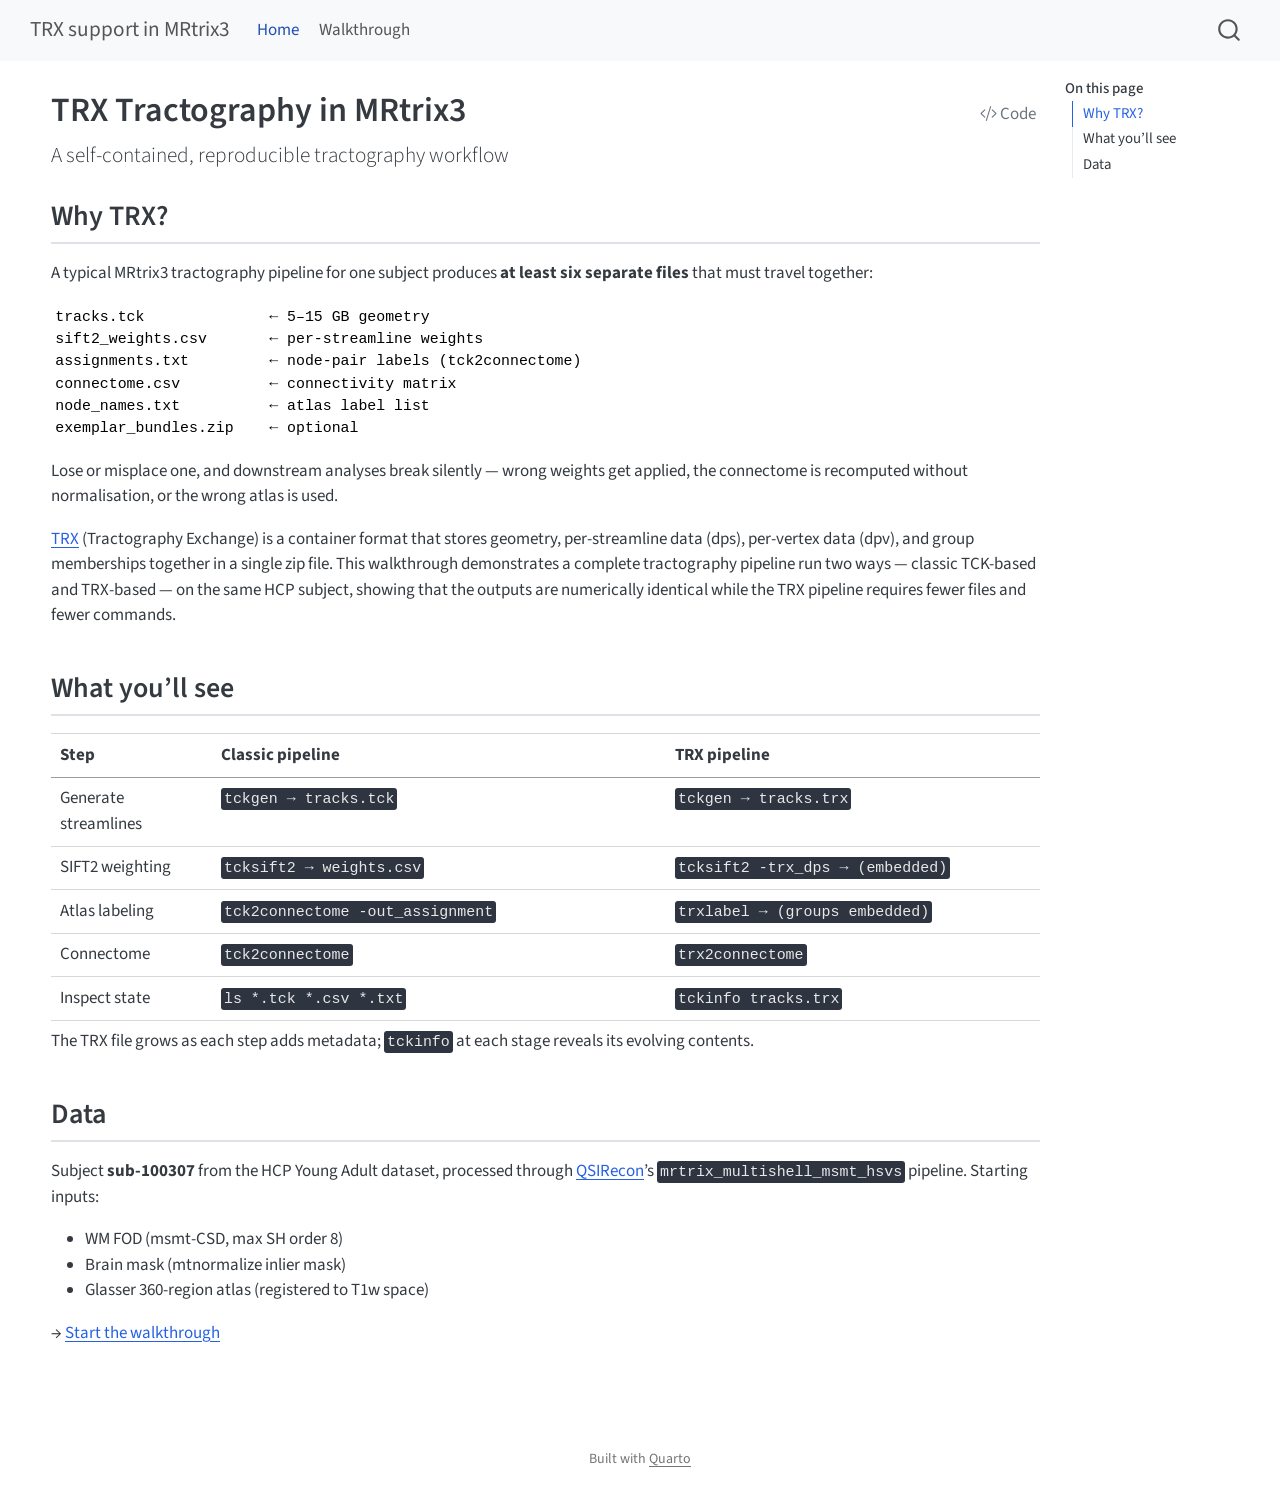
==== index.html @ d5ca474d "Built site for gh-pages" ====
<!DOCTYPE html>
<html xmlns="http://www.w3.org/1999/xhtml" lang="en" xml:lang="en"><head>

<meta charset="utf-8">
<meta name="generator" content="quarto-1.8.27">

<meta name="viewport" content="width=device-width, initial-scale=1.0, user-scalable=yes">


<title>TRX Tractography in MRtrix3 – TRX support in MRtrix3</title>
<style>
code{white-space: pre-wrap;}
span.smallcaps{font-variant: small-caps;}
div.columns{display: flex; gap: min(4vw, 1.5em);}
div.column{flex: auto; overflow-x: auto;}
div.hanging-indent{margin-left: 1.5em; text-indent: -1.5em;}
ul.task-list{list-style: none;}
ul.task-list li input[type="checkbox"] {
  width: 0.8em;
  margin: 0 0.8em 0.2em -1em; /* quarto-specific, see https://github.com/quarto-dev/quarto-cli/issues/4556 */ 
  vertical-align: middle;
}
/* CSS for syntax highlighting */
html { -webkit-text-size-adjust: 100%; }
pre > code.sourceCode { white-space: pre; position: relative; }
pre > code.sourceCode > span { display: inline-block; line-height: 1.25; }
pre > code.sourceCode > span:empty { height: 1.2em; }
.sourceCode { overflow: visible; }
code.sourceCode > span { color: inherit; text-decoration: inherit; }
div.sourceCode { margin: 1em 0; }
pre.sourceCode { margin: 0; }
@media screen {
div.sourceCode { overflow: auto; }
}
@media print {
pre > code.sourceCode { white-space: pre-wrap; }
pre > code.sourceCode > span { text-indent: -5em; padding-left: 5em; }
}
pre.numberSource code
  { counter-reset: source-line 0; }
pre.numberSource code > span
  { position: relative; left: -4em; counter-increment: source-line; }
pre.numberSource code > span > a:first-child::before
  { content: counter(source-line);
    position: relative; left: -1em; text-align: right; vertical-align: baseline;
    border: none; display: inline-block;
    -webkit-touch-callout: none; -webkit-user-select: none;
    -khtml-user-select: none; -moz-user-select: none;
    -ms-user-select: none; user-select: none;
    padding: 0 4px; width: 4em;
  }
pre.numberSource { margin-left: 3em;  padding-left: 4px; }
div.sourceCode
  {   }
@media screen {
pre > code.sourceCode > span > a:first-child::before { text-decoration: underline; }
}
</style>


<script src="site_libs/quarto-nav/quarto-nav.js"></script>
<script src="site_libs/quarto-nav/headroom.min.js"></script>
<script src="site_libs/clipboard/clipboard.min.js"></script>
<script src="site_libs/quarto-search/autocomplete.umd.js"></script>
<script src="site_libs/quarto-search/fuse.min.js"></script>
<script src="site_libs/quarto-search/quarto-search.js"></script>
<meta name="quarto:offset" content="./">
<script src="site_libs/quarto-html/quarto.js" type="module"></script>
<script src="site_libs/quarto-html/tabsets/tabsets.js" type="module"></script>
<script src="site_libs/quarto-html/axe/axe-check.js" type="module"></script>
<script src="site_libs/quarto-html/popper.min.js"></script>
<script src="site_libs/quarto-html/tippy.umd.min.js"></script>
<script src="site_libs/quarto-html/anchor.min.js"></script>
<link href="site_libs/quarto-html/tippy.css" rel="stylesheet">
<link href="site_libs/quarto-html/quarto-syntax-highlighting-9e15f8fb9e1f2f288bfbe28f6ca11029.css" rel="stylesheet" id="quarto-text-highlighting-styles">
<script src="site_libs/bootstrap/bootstrap.min.js"></script>
<link href="site_libs/bootstrap/bootstrap-icons.css" rel="stylesheet">
<link href="site_libs/bootstrap/bootstrap-72114ad2bd1752a9d77d1aa982438b96.min.css" rel="stylesheet" append-hash="true" id="quarto-bootstrap" data-mode="light">
<script id="quarto-search-options" type="application/json">{
  "location": "navbar",
  "copy-button": false,
  "collapse-after": 3,
  "panel-placement": "end",
  "type": "overlay",
  "limit": 50,
  "keyboard-shortcut": [
    "f",
    "/",
    "s"
  ],
  "show-item-context": false,
  "language": {
    "search-no-results-text": "No results",
    "search-matching-documents-text": "matching documents",
    "search-copy-link-title": "Copy link to search",
    "search-hide-matches-text": "Hide additional matches",
    "search-more-match-text": "more match in this document",
    "search-more-matches-text": "more matches in this document",
    "search-clear-button-title": "Clear",
    "search-text-placeholder": "",
    "search-detached-cancel-button-title": "Cancel",
    "search-submit-button-title": "Submit",
    "search-label": "Search"
  }
}</script>
<style>html{ scroll-behavior: smooth; }</style>


<link rel="stylesheet" href="styles.css">
</head>

<body class="nav-fixed quarto-light">

<div id="quarto-search-results"></div>
  <header id="quarto-header" class="headroom fixed-top">
    <nav class="navbar navbar-expand-lg " data-bs-theme="dark">
      <div class="navbar-container container-fluid">
      <div class="navbar-brand-container mx-auto">
    <a class="navbar-brand" href="./index.html">
    <span class="navbar-title">TRX support in MRtrix3</span>
    </a>
  </div>
            <div id="quarto-search" class="" title="Search"></div>
          <button class="navbar-toggler" type="button" data-bs-toggle="collapse" data-bs-target="#navbarCollapse" aria-controls="navbarCollapse" role="menu" aria-expanded="false" aria-label="Toggle navigation" onclick="if (window.quartoToggleHeadroom) { window.quartoToggleHeadroom(); }">
  <span class="navbar-toggler-icon"></span>
</button>
          <div class="collapse navbar-collapse" id="navbarCollapse">
            <ul class="navbar-nav navbar-nav-scroll me-auto">
  <li class="nav-item">
    <a class="nav-link active" href="./index.html" aria-current="page"> 
<span class="menu-text">Home</span></a>
  </li>  
  <li class="nav-item">
    <a class="nav-link" href="./walkthrough.html"> 
<span class="menu-text">Walkthrough</span></a>
  </li>  
</ul>
          </div> <!-- /navcollapse -->
            <div class="quarto-navbar-tools">
</div>
      </div> <!-- /container-fluid -->
    </nav>
</header>
<!-- content -->
<div id="quarto-content" class="quarto-container page-columns page-rows-contents page-layout-article page-navbar">
<!-- sidebar -->
<!-- margin-sidebar -->
    <div id="quarto-margin-sidebar" class="sidebar margin-sidebar">
        <nav id="TOC" role="doc-toc" class="toc-active">
    <h2 id="toc-title">On this page</h2>
   
  <ul>
  <li><a href="#why-trx" id="toc-why-trx" class="nav-link active" data-scroll-target="#why-trx">Why TRX?</a></li>
  <li><a href="#what-youll-see" id="toc-what-youll-see" class="nav-link" data-scroll-target="#what-youll-see">What you’ll see</a></li>
  <li><a href="#data" id="toc-data" class="nav-link" data-scroll-target="#data">Data</a></li>
  </ul>
</nav>
    </div>
<!-- main -->
<main class="content" id="quarto-document-content">

<header id="title-block-header" class="quarto-title-block default">
<div class="quarto-title">
<div class="quarto-title-block"><div><h1 class="title">TRX Tractography in MRtrix3</h1><button type="button" class="btn code-tools-button" id="quarto-code-tools-source"><i class="bi"></i> Code</button></div></div>
<p class="subtitle lead">A self-contained, reproducible tractography workflow</p>
</div>



<div class="quarto-title-meta">

    
  
    
  </div>
  


</header>


<section id="why-trx" class="level2">
<h2 class="anchored" data-anchor-id="why-trx">Why TRX?</h2>
<p>A typical MRtrix3 tractography pipeline for one subject produces <strong>at least six separate files</strong> that must travel together:</p>
<pre><code>tracks.tck              ← 5–15 GB geometry
sift2_weights.csv       ← per-streamline weights
assignments.txt         ← node-pair labels (tck2connectome)
connectome.csv          ← connectivity matrix
node_names.txt          ← atlas label list
exemplar_bundles.zip    ← optional</code></pre>
<p>Lose or misplace one, and downstream analyses break silently — wrong weights get applied, the connectome is recomputed without normalisation, or the wrong atlas is used.</p>
<p><strong><a href="https://github.com/tee-ar-ex/trx-spec">TRX</a></strong> (Tractography Exchange) is a container format that stores geometry, per-streamline data (dps), per-vertex data (dpv), and group memberships together in a single zip file. This walkthrough demonstrates a complete tractography pipeline run two ways — classic TCK-based and TRX-based — on the same HCP subject, showing that the outputs are numerically identical while the TRX pipeline requires fewer files and fewer commands.</p>
</section>
<section id="what-youll-see" class="level2">
<h2 class="anchored" data-anchor-id="what-youll-see">What you’ll see</h2>
<table class="caption-top table">
<colgroup>
<col style="width: 16%">
<col style="width: 45%">
<col style="width: 37%">
</colgroup>
<thead>
<tr class="header">
<th>Step</th>
<th>Classic pipeline</th>
<th>TRX pipeline</th>
</tr>
</thead>
<tbody>
<tr class="odd">
<td>Generate streamlines</td>
<td><code>tckgen → tracks.tck</code></td>
<td><code>tckgen → tracks.trx</code></td>
</tr>
<tr class="even">
<td>SIFT2 weighting</td>
<td><code>tcksift2 → weights.csv</code></td>
<td><code>tcksift2 -trx_dps → (embedded)</code></td>
</tr>
<tr class="odd">
<td>Atlas labeling</td>
<td><code>tck2connectome -out_assignment</code></td>
<td><code>trxlabel → (groups embedded)</code></td>
</tr>
<tr class="even">
<td>Connectome</td>
<td><code>tck2connectome</code></td>
<td><code>trx2connectome</code></td>
</tr>
<tr class="odd">
<td>Inspect state</td>
<td><code>ls *.tck *.csv *.txt</code></td>
<td><code>tckinfo tracks.trx</code></td>
</tr>
</tbody>
</table>
<p>The TRX file grows as each step adds metadata; <code>tckinfo</code> at each stage reveals its evolving contents.</p>
</section>
<section id="data" class="level2">
<h2 class="anchored" data-anchor-id="data">Data</h2>
<p>Subject <strong>sub-100307</strong> from the HCP Young Adult dataset, processed through <a href="https://qsirecon.readthedocs.io">QSIRecon</a>’s <code>mrtrix_multishell_msmt_hsvs</code> pipeline. Starting inputs:</p>
<ul>
<li>WM FOD (msmt-CSD, max SH order 8)</li>
<li>Brain mask (mtnormalize inlier mask)</li>
<li>Glasser 360-region atlas (registered to T1w space)</li>
</ul>
<p>→ <a href="./walkthrough.html">Start the walkthrough</a></p>


<!-- -->

</section>

</main> <!-- /main -->
<script id="quarto-html-after-body" type="application/javascript">
  window.document.addEventListener("DOMContentLoaded", function (event) {
    const icon = "";
    const anchorJS = new window.AnchorJS();
    anchorJS.options = {
      placement: 'right',
      icon: icon
    };
    anchorJS.add('.anchored');
    const isCodeAnnotation = (el) => {
      for (const clz of el.classList) {
        if (clz.startsWith('code-annotation-')) {                     
          return true;
        }
      }
      return false;
    }
    const onCopySuccess = function(e) {
      // button target
      const button = e.trigger;
      // don't keep focus
      button.blur();
      // flash "checked"
      button.classList.add('code-copy-button-checked');
      var currentTitle = button.getAttribute("title");
      button.setAttribute("title", "Copied!");
      let tooltip;
      if (window.bootstrap) {
        button.setAttribute("data-bs-toggle", "tooltip");
        button.setAttribute("data-bs-placement", "left");
        button.setAttribute("data-bs-title", "Copied!");
        tooltip = new bootstrap.Tooltip(button, 
          { trigger: "manual", 
            customClass: "code-copy-button-tooltip",
            offset: [0, -8]});
        tooltip.show();    
      }
      setTimeout(function() {
        if (tooltip) {
          tooltip.hide();
          button.removeAttribute("data-bs-title");
          button.removeAttribute("data-bs-toggle");
          button.removeAttribute("data-bs-placement");
        }
        button.setAttribute("title", currentTitle);
        button.classList.remove('code-copy-button-checked');
      }, 1000);
      // clear code selection
      e.clearSelection();
    }
    const getTextToCopy = function(trigger) {
      const outerScaffold = trigger.parentElement.cloneNode(true);
      const codeEl = outerScaffold.querySelector('code');
      for (const childEl of codeEl.children) {
        if (isCodeAnnotation(childEl)) {
          childEl.remove();
        }
      }
      return codeEl.innerText;
    }
    const clipboard = new window.ClipboardJS('.code-copy-button:not([data-in-quarto-modal])', {
      text: getTextToCopy
    });
    clipboard.on('success', onCopySuccess);
    if (window.document.getElementById('quarto-embedded-source-code-modal')) {
      const clipboardModal = new window.ClipboardJS('.code-copy-button[data-in-quarto-modal]', {
        text: getTextToCopy,
        container: window.document.getElementById('quarto-embedded-source-code-modal')
      });
      clipboardModal.on('success', onCopySuccess);
    }
    const viewSource = window.document.getElementById('quarto-view-source') ||
                       window.document.getElementById('quarto-code-tools-source');
    if (viewSource) {
      const sourceUrl = viewSource.getAttribute("data-quarto-source-url");
      viewSource.addEventListener("click", function(e) {
        if (sourceUrl) {
          // rstudio viewer pane
          if (/\bcapabilities=\b/.test(window.location)) {
            window.open(sourceUrl);
          } else {
            window.location.href = sourceUrl;
          }
        } else {
          const modal = new bootstrap.Modal(document.getElementById('quarto-embedded-source-code-modal'));
          modal.show();
        }
        return false;
      });
    }
    function toggleCodeHandler(show) {
      return function(e) {
        const detailsSrc = window.document.querySelectorAll(".cell > details > .sourceCode");
        for (let i=0; i<detailsSrc.length; i++) {
          const details = detailsSrc[i].parentElement;
          if (show) {
            details.open = true;
          } else {
            details.removeAttribute("open");
          }
        }
        const cellCodeDivs = window.document.querySelectorAll(".cell > .sourceCode");
        const fromCls = show ? "hidden" : "unhidden";
        const toCls = show ? "unhidden" : "hidden";
        for (let i=0; i<cellCodeDivs.length; i++) {
          const codeDiv = cellCodeDivs[i];
          if (codeDiv.classList.contains(fromCls)) {
            codeDiv.classList.remove(fromCls);
            codeDiv.classList.add(toCls);
          } 
        }
        return false;
      }
    }
    const hideAllCode = window.document.getElementById("quarto-hide-all-code");
    if (hideAllCode) {
      hideAllCode.addEventListener("click", toggleCodeHandler(false));
    }
    const showAllCode = window.document.getElementById("quarto-show-all-code");
    if (showAllCode) {
      showAllCode.addEventListener("click", toggleCodeHandler(true));
    }
      var localhostRegex = new RegExp(/^(?:http|https):\/\/localhost\:?[0-9]*\//);
      var mailtoRegex = new RegExp(/^mailto:/);
        var filterRegex = new RegExp("https:\/\/PennLINC\.github\.io\/mrtrix-trx-integration\/");
      var isInternal = (href) => {
          return filterRegex.test(href) || localhostRegex.test(href) || mailtoRegex.test(href);
      }
      // Inspect non-navigation links and adorn them if external
     var links = window.document.querySelectorAll('a[href]:not(.nav-link):not(.navbar-brand):not(.toc-action):not(.sidebar-link):not(.sidebar-item-toggle):not(.pagination-link):not(.no-external):not([aria-hidden]):not(.dropdown-item):not(.quarto-navigation-tool):not(.about-link)');
      for (var i=0; i<links.length; i++) {
        const link = links[i];
        if (!isInternal(link.href)) {
          // undo the damage that might have been done by quarto-nav.js in the case of
          // links that we want to consider external
          if (link.dataset.originalHref !== undefined) {
            link.href = link.dataset.originalHref;
          }
        }
      }
    function tippyHover(el, contentFn, onTriggerFn, onUntriggerFn) {
      const config = {
        allowHTML: true,
        maxWidth: 500,
        delay: 100,
        arrow: false,
        appendTo: function(el) {
            return el.parentElement;
        },
        interactive: true,
        interactiveBorder: 10,
        theme: 'quarto',
        placement: 'bottom-start',
      };
      if (contentFn) {
        config.content = contentFn;
      }
      if (onTriggerFn) {
        config.onTrigger = onTriggerFn;
      }
      if (onUntriggerFn) {
        config.onUntrigger = onUntriggerFn;
      }
      window.tippy(el, config); 
    }
    const noterefs = window.document.querySelectorAll('a[role="doc-noteref"]');
    for (var i=0; i<noterefs.length; i++) {
      const ref = noterefs[i];
      tippyHover(ref, function() {
        // use id or data attribute instead here
        let href = ref.getAttribute('data-footnote-href') || ref.getAttribute('href');
        try { href = new URL(href).hash; } catch {}
        const id = href.replace(/^#\/?/, "");
        const note = window.document.getElementById(id);
        if (note) {
          return note.innerHTML;
        } else {
          return "";
        }
      });
    }
    const xrefs = window.document.querySelectorAll('a.quarto-xref');
    const processXRef = (id, note) => {
      // Strip column container classes
      const stripColumnClz = (el) => {
        el.classList.remove("page-full", "page-columns");
        if (el.children) {
          for (const child of el.children) {
            stripColumnClz(child);
          }
        }
      }
      stripColumnClz(note)
      if (id === null || id.startsWith('sec-')) {
        // Special case sections, only their first couple elements
        const container = document.createElement("div");
        if (note.children && note.children.length > 2) {
          container.appendChild(note.children[0].cloneNode(true));
          for (let i = 1; i < note.children.length; i++) {
            const child = note.children[i];
            if (child.tagName === "P" && child.innerText === "") {
              continue;
            } else {
              container.appendChild(child.cloneNode(true));
              break;
            }
          }
          if (window.Quarto?.typesetMath) {
            window.Quarto.typesetMath(container);
          }
          return container.innerHTML
        } else {
          if (window.Quarto?.typesetMath) {
            window.Quarto.typesetMath(note);
          }
          return note.innerHTML;
        }
      } else {
        // Remove any anchor links if they are present
        const anchorLink = note.querySelector('a.anchorjs-link');
        if (anchorLink) {
          anchorLink.remove();
        }
        if (window.Quarto?.typesetMath) {
          window.Quarto.typesetMath(note);
        }
        if (note.classList.contains("callout")) {
          return note.outerHTML;
        } else {
          return note.innerHTML;
        }
      }
    }
    for (var i=0; i<xrefs.length; i++) {
      const xref = xrefs[i];
      tippyHover(xref, undefined, function(instance) {
        instance.disable();
        let url = xref.getAttribute('href');
        let hash = undefined; 
        if (url.startsWith('#')) {
          hash = url;
        } else {
          try { hash = new URL(url).hash; } catch {}
        }
        if (hash) {
          const id = hash.replace(/^#\/?/, "");
          const note = window.document.getElementById(id);
          if (note !== null) {
            try {
              const html = processXRef(id, note.cloneNode(true));
              instance.setContent(html);
            } finally {
              instance.enable();
              instance.show();
            }
          } else {
            // See if we can fetch this
            fetch(url.split('#')[0])
            .then(res => res.text())
            .then(html => {
              const parser = new DOMParser();
              const htmlDoc = parser.parseFromString(html, "text/html");
              const note = htmlDoc.getElementById(id);
              if (note !== null) {
                const html = processXRef(id, note);
                instance.setContent(html);
              } 
            }).finally(() => {
              instance.enable();
              instance.show();
            });
          }
        } else {
          // See if we can fetch a full url (with no hash to target)
          // This is a special case and we should probably do some content thinning / targeting
          fetch(url)
          .then(res => res.text())
          .then(html => {
            const parser = new DOMParser();
            const htmlDoc = parser.parseFromString(html, "text/html");
            const note = htmlDoc.querySelector('main.content');
            if (note !== null) {
              // This should only happen for chapter cross references
              // (since there is no id in the URL)
              // remove the first header
              if (note.children.length > 0 && note.children[0].tagName === "HEADER") {
                note.children[0].remove();
              }
              const html = processXRef(null, note);
              instance.setContent(html);
            } 
          }).finally(() => {
            instance.enable();
            instance.show();
          });
        }
      }, function(instance) {
      });
    }
        let selectedAnnoteEl;
        const selectorForAnnotation = ( cell, annotation) => {
          let cellAttr = 'data-code-cell="' + cell + '"';
          let lineAttr = 'data-code-annotation="' +  annotation + '"';
          const selector = 'span[' + cellAttr + '][' + lineAttr + ']';
          return selector;
        }
        const selectCodeLines = (annoteEl) => {
          const doc = window.document;
          const targetCell = annoteEl.getAttribute("data-target-cell");
          const targetAnnotation = annoteEl.getAttribute("data-target-annotation");
          const annoteSpan = window.document.querySelector(selectorForAnnotation(targetCell, targetAnnotation));
          const lines = annoteSpan.getAttribute("data-code-lines").split(",");
          const lineIds = lines.map((line) => {
            return targetCell + "-" + line;
          })
          let top = null;
          let height = null;
          let parent = null;
          if (lineIds.length > 0) {
              //compute the position of the single el (top and bottom and make a div)
              const el = window.document.getElementById(lineIds[0]);
              top = el.offsetTop;
              height = el.offsetHeight;
              parent = el.parentElement.parentElement;
            if (lineIds.length > 1) {
              const lastEl = window.document.getElementById(lineIds[lineIds.length - 1]);
              const bottom = lastEl.offsetTop + lastEl.offsetHeight;
              height = bottom - top;
            }
            if (top !== null && height !== null && parent !== null) {
              // cook up a div (if necessary) and position it 
              let div = window.document.getElementById("code-annotation-line-highlight");
              if (div === null) {
                div = window.document.createElement("div");
                div.setAttribute("id", "code-annotation-line-highlight");
                div.style.position = 'absolute';
                parent.appendChild(div);
              }
              div.style.top = top - 2 + "px";
              div.style.height = height + 4 + "px";
              div.style.left = 0;
              let gutterDiv = window.document.getElementById("code-annotation-line-highlight-gutter");
              if (gutterDiv === null) {
                gutterDiv = window.document.createElement("div");
                gutterDiv.setAttribute("id", "code-annotation-line-highlight-gutter");
                gutterDiv.style.position = 'absolute';
                const codeCell = window.document.getElementById(targetCell);
                const gutter = codeCell.querySelector('.code-annotation-gutter');
                gutter.appendChild(gutterDiv);
              }
              gutterDiv.style.top = top - 2 + "px";
              gutterDiv.style.height = height + 4 + "px";
            }
            selectedAnnoteEl = annoteEl;
          }
        };
        const unselectCodeLines = () => {
          const elementsIds = ["code-annotation-line-highlight", "code-annotation-line-highlight-gutter"];
          elementsIds.forEach((elId) => {
            const div = window.document.getElementById(elId);
            if (div) {
              div.remove();
            }
          });
          selectedAnnoteEl = undefined;
        };
          // Handle positioning of the toggle
      window.addEventListener(
        "resize",
        throttle(() => {
          elRect = undefined;
          if (selectedAnnoteEl) {
            selectCodeLines(selectedAnnoteEl);
          }
        }, 10)
      );
      function throttle(fn, ms) {
      let throttle = false;
      let timer;
        return (...args) => {
          if(!throttle) { // first call gets through
              fn.apply(this, args);
              throttle = true;
          } else { // all the others get throttled
              if(timer) clearTimeout(timer); // cancel #2
              timer = setTimeout(() => {
                fn.apply(this, args);
                timer = throttle = false;
              }, ms);
          }
        };
      }
        // Attach click handler to the DT
        const annoteDls = window.document.querySelectorAll('dt[data-target-cell]');
        for (const annoteDlNode of annoteDls) {
          annoteDlNode.addEventListener('click', (event) => {
            const clickedEl = event.target;
            if (clickedEl !== selectedAnnoteEl) {
              unselectCodeLines();
              const activeEl = window.document.querySelector('dt[data-target-cell].code-annotation-active');
              if (activeEl) {
                activeEl.classList.remove('code-annotation-active');
              }
              selectCodeLines(clickedEl);
              clickedEl.classList.add('code-annotation-active');
            } else {
              // Unselect the line
              unselectCodeLines();
              clickedEl.classList.remove('code-annotation-active');
            }
          });
        }
    const findCites = (el) => {
      const parentEl = el.parentElement;
      if (parentEl) {
        const cites = parentEl.dataset.cites;
        if (cites) {
          return {
            el,
            cites: cites.split(' ')
          };
        } else {
          return findCites(el.parentElement)
        }
      } else {
        return undefined;
      }
    };
    var bibliorefs = window.document.querySelectorAll('a[role="doc-biblioref"]');
    for (var i=0; i<bibliorefs.length; i++) {
      const ref = bibliorefs[i];
      const citeInfo = findCites(ref);
      if (citeInfo) {
        tippyHover(citeInfo.el, function() {
          var popup = window.document.createElement('div');
          citeInfo.cites.forEach(function(cite) {
            var citeDiv = window.document.createElement('div');
            citeDiv.classList.add('hanging-indent');
            citeDiv.classList.add('csl-entry');
            var biblioDiv = window.document.getElementById('ref-' + cite);
            if (biblioDiv) {
              citeDiv.innerHTML = biblioDiv.innerHTML;
            }
            popup.appendChild(citeDiv);
          });
          return popup.innerHTML;
        });
      }
    }
  });
  </script><div class="modal fade" id="quarto-embedded-source-code-modal" tabindex="-1" aria-labelledby="quarto-embedded-source-code-modal-label" aria-hidden="true"><div class="modal-dialog modal-dialog-scrollable"><div class="modal-content"><div class="modal-header"><h5 class="modal-title" id="quarto-embedded-source-code-modal-label">Source Code</h5><button class="btn-close" data-bs-dismiss="modal"></button></div><div class="modal-body"><div class="">
<div class="code-copy-outer-scaffold"><div class="sourceCode" id="cb2" data-shortcodes="false"><pre class="sourceCode markdown code-with-copy"><code class="sourceCode markdown"><span id="cb2-1"><a href="#cb2-1" aria-hidden="true" tabindex="-1"></a><span class="co">---</span></span>
<span id="cb2-2"><a href="#cb2-2" aria-hidden="true" tabindex="-1"></a><span class="an">title:</span><span class="co"> "TRX Tractography in MRtrix3"</span></span>
<span id="cb2-3"><a href="#cb2-3" aria-hidden="true" tabindex="-1"></a><span class="an">subtitle:</span><span class="co"> "A self-contained, reproducible tractography workflow"</span></span>
<span id="cb2-4"><a href="#cb2-4" aria-hidden="true" tabindex="-1"></a><span class="co">---</span></span>
<span id="cb2-5"><a href="#cb2-5" aria-hidden="true" tabindex="-1"></a></span>
<span id="cb2-6"><a href="#cb2-6" aria-hidden="true" tabindex="-1"></a><span class="fu">## Why TRX?</span></span>
<span id="cb2-7"><a href="#cb2-7" aria-hidden="true" tabindex="-1"></a></span>
<span id="cb2-8"><a href="#cb2-8" aria-hidden="true" tabindex="-1"></a>A typical MRtrix3 tractography pipeline for one subject produces **at least six separate files** that must travel together:</span>
<span id="cb2-9"><a href="#cb2-9" aria-hidden="true" tabindex="-1"></a></span>
<span id="cb2-10"><a href="#cb2-10" aria-hidden="true" tabindex="-1"></a><span class="in">```</span></span>
<span id="cb2-11"><a href="#cb2-11" aria-hidden="true" tabindex="-1"></a><span class="in">tracks.tck              ← 5–15 GB geometry</span></span>
<span id="cb2-12"><a href="#cb2-12" aria-hidden="true" tabindex="-1"></a><span class="in">sift2_weights.csv       ← per-streamline weights</span></span>
<span id="cb2-13"><a href="#cb2-13" aria-hidden="true" tabindex="-1"></a><span class="in">assignments.txt         ← node-pair labels (tck2connectome)</span></span>
<span id="cb2-14"><a href="#cb2-14" aria-hidden="true" tabindex="-1"></a><span class="in">connectome.csv          ← connectivity matrix</span></span>
<span id="cb2-15"><a href="#cb2-15" aria-hidden="true" tabindex="-1"></a><span class="in">node_names.txt          ← atlas label list</span></span>
<span id="cb2-16"><a href="#cb2-16" aria-hidden="true" tabindex="-1"></a><span class="in">exemplar_bundles.zip    ← optional</span></span>
<span id="cb2-17"><a href="#cb2-17" aria-hidden="true" tabindex="-1"></a><span class="in">```</span></span>
<span id="cb2-18"><a href="#cb2-18" aria-hidden="true" tabindex="-1"></a></span>
<span id="cb2-19"><a href="#cb2-19" aria-hidden="true" tabindex="-1"></a>Lose or misplace one, and downstream analyses break silently — wrong weights get applied, the connectome is recomputed without normalisation, or the wrong atlas is used.</span>
<span id="cb2-20"><a href="#cb2-20" aria-hidden="true" tabindex="-1"></a></span>
<span id="cb2-21"><a href="#cb2-21" aria-hidden="true" tabindex="-1"></a>**[TRX](https://github.com/tee-ar-ex/trx-spec)** (Tractography Exchange) is a container format that stores geometry, per-streamline data (dps), per-vertex data (dpv), and group memberships together in a single zip file.  This walkthrough demonstrates a complete tractography pipeline run two ways — classic TCK-based and TRX-based — on the same HCP subject, showing that the outputs are numerically identical while the TRX pipeline requires fewer files and fewer commands.</span>
<span id="cb2-22"><a href="#cb2-22" aria-hidden="true" tabindex="-1"></a></span>
<span id="cb2-23"><a href="#cb2-23" aria-hidden="true" tabindex="-1"></a><span class="fu">## What you'll see</span></span>
<span id="cb2-24"><a href="#cb2-24" aria-hidden="true" tabindex="-1"></a></span>
<span id="cb2-25"><a href="#cb2-25" aria-hidden="true" tabindex="-1"></a><span class="pp">|</span> Step <span class="pp">|</span> Classic pipeline <span class="pp">|</span> TRX pipeline <span class="pp">|</span></span>
<span id="cb2-26"><a href="#cb2-26" aria-hidden="true" tabindex="-1"></a><span class="pp">|------|-----------------|--------------|</span></span>
<span id="cb2-27"><a href="#cb2-27" aria-hidden="true" tabindex="-1"></a><span class="pp">|</span> Generate streamlines <span class="pp">|</span> <span class="in">`tckgen → tracks.tck`</span> <span class="pp">|</span> <span class="in">`tckgen → tracks.trx`</span> <span class="pp">|</span></span>
<span id="cb2-28"><a href="#cb2-28" aria-hidden="true" tabindex="-1"></a><span class="pp">|</span> SIFT2 weighting <span class="pp">|</span> <span class="in">`tcksift2 → weights.csv`</span> <span class="pp">|</span> <span class="in">`tcksift2 -trx_dps → (embedded)`</span> <span class="pp">|</span></span>
<span id="cb2-29"><a href="#cb2-29" aria-hidden="true" tabindex="-1"></a><span class="pp">|</span> Atlas labeling <span class="pp">|</span> <span class="in">`tck2connectome -out_assignment`</span> <span class="pp">|</span> <span class="in">`trxlabel → (groups embedded)`</span> <span class="pp">|</span></span>
<span id="cb2-30"><a href="#cb2-30" aria-hidden="true" tabindex="-1"></a><span class="pp">|</span> Connectome <span class="pp">|</span> <span class="in">`tck2connectome`</span> <span class="pp">|</span> <span class="in">`trx2connectome`</span> <span class="pp">|</span></span>
<span id="cb2-31"><a href="#cb2-31" aria-hidden="true" tabindex="-1"></a><span class="pp">|</span> Inspect state <span class="pp">|</span> <span class="in">`ls *.tck *.csv *.txt`</span> <span class="pp">|</span> <span class="in">`tckinfo tracks.trx`</span> <span class="pp">|</span></span>
<span id="cb2-32"><a href="#cb2-32" aria-hidden="true" tabindex="-1"></a></span>
<span id="cb2-33"><a href="#cb2-33" aria-hidden="true" tabindex="-1"></a>The TRX file grows as each step adds metadata; <span class="in">`tckinfo`</span> at each stage reveals its evolving contents.</span>
<span id="cb2-34"><a href="#cb2-34" aria-hidden="true" tabindex="-1"></a></span>
<span id="cb2-35"><a href="#cb2-35" aria-hidden="true" tabindex="-1"></a><span class="fu">## Data</span></span>
<span id="cb2-36"><a href="#cb2-36" aria-hidden="true" tabindex="-1"></a></span>
<span id="cb2-37"><a href="#cb2-37" aria-hidden="true" tabindex="-1"></a>Subject **sub-100307** from the HCP Young Adult dataset, processed through</span>
<span id="cb2-38"><a href="#cb2-38" aria-hidden="true" tabindex="-1"></a><span class="co">[</span><span class="ot">QSIRecon</span><span class="co">](https://qsirecon.readthedocs.io)</span>'s <span class="in">`mrtrix_multishell_msmt_hsvs`</span> pipeline.</span>
<span id="cb2-39"><a href="#cb2-39" aria-hidden="true" tabindex="-1"></a>Starting inputs:</span>
<span id="cb2-40"><a href="#cb2-40" aria-hidden="true" tabindex="-1"></a></span>
<span id="cb2-41"><a href="#cb2-41" aria-hidden="true" tabindex="-1"></a><span class="ss">- </span>WM FOD (msmt-CSD, max SH order 8)</span>
<span id="cb2-42"><a href="#cb2-42" aria-hidden="true" tabindex="-1"></a><span class="ss">- </span>Brain mask (mtnormalize inlier mask)</span>
<span id="cb2-43"><a href="#cb2-43" aria-hidden="true" tabindex="-1"></a><span class="ss">- </span>Glasser 360-region atlas (registered to T1w space)</span>
<span id="cb2-44"><a href="#cb2-44" aria-hidden="true" tabindex="-1"></a></span>
<span id="cb2-45"><a href="#cb2-45" aria-hidden="true" tabindex="-1"></a>→ <span class="co">[</span><span class="ot">Start the walkthrough</span><span class="co">](walkthrough.qmd)</span></span></code></pre></div><button title="Copy to Clipboard" class="code-copy-button" data-in-quarto-modal=""><i class="bi"></i></button></div>
</div></div></div></div></div>
</div> <!-- /content -->
<footer class="footer">
  <div class="nav-footer">
    <div class="nav-footer-left">
      &nbsp;
    </div>   
    <div class="nav-footer-center">
<p>Built with <a href="https://quarto.org">Quarto</a></p>
</div>
    <div class="nav-footer-right">
      &nbsp;
    </div>
  </div>
</footer>




<script src="site_libs/quarto-html/zenscroll-min.js"></script>
</body></html>
---- site_libs/quarto-html/tippy.css ----
.tippy-box[data-animation=fade][data-state=hidden]{opacity:0}[data-tippy-root]{max-width:calc(100vw - 10px)}.tippy-box{position:relative;background-color:#333;color:#fff;border-radius:4px;font-size:14px;line-height:1.4;white-space:normal;outline:0;transition-property:transform,visibility,opacity}.tippy-box[data-placement^=top]>.tippy-arrow{bottom:0}.tippy-box[data-placement^=top]>.tippy-arrow:before{bottom:-7px;left:0;border-width:8px 8px 0;border-top-color:initial;transform-origin:center top}.tippy-box[data-placement^=bottom]>.tippy-arrow{top:0}.tippy-box[data-placement^=bottom]>.tippy-arrow:before{top:-7px;left:0;border-width:0 8px 8px;border-bottom-color:initial;transform-origin:center bottom}.tippy-box[data-placement^=left]>.tippy-arrow{right:0}.tippy-box[data-placement^=left]>.tippy-arrow:before{border-width:8px 0 8px 8px;border-left-color:initial;right:-7px;transform-origin:center left}.tippy-box[data-placement^=right]>.tippy-arrow{left:0}.tippy-box[data-placement^=right]>.tippy-arrow:before{left:-7px;border-width:8px 8px 8px 0;border-right-color:initial;transform-origin:center right}.tippy-box[data-inertia][data-state=visible]{transition-timing-function:cubic-bezier(.54,1.5,.38,1.11)}.tippy-arrow{width:16px;height:16px;color:#333}.tippy-arrow:before{content:"";position:absolute;border-color:transparent;border-style:solid}.tippy-content{position:relative;padding:5px 9px;z-index:1}
---- site_libs/quarto-html/quarto-syntax-highlighting-9e15f8fb9e1f2f288bfbe28f6ca11029.css ----
/* quarto syntax highlight colors */
:root {
  --quarto-hl-al-color: #ff5555;
  --quarto-hl-an-color: #75715e;
  --quarto-hl-at-color: #f92672;
  --quarto-hl-bn-color: #ae81ff;
  --quarto-hl-bu-color: #66D9EF;
  --quarto-hl-ch-color: #e6db74;
  --quarto-hl-co-color: #75715e;
  --quarto-hl-cv-color: #75715e;
  --quarto-hl-cn-color: #ae81ff;
  --quarto-hl-cf-color: #f92672;
  --quarto-hl-dt-color: #66d9ef;
  --quarto-hl-dv-color: #ae81ff;
  --quarto-hl-do-color: #75715e;
  --quarto-hl-er-color: #ff5555;
  --quarto-hl-ex-color: #a6e22e;
  --quarto-hl-fl-color: #ae81ff;
  --quarto-hl-fu-color: #a6e22e;
  --quarto-hl-im-color: #f92672;
  --quarto-hl-in-color: #f1fa8c;
  --quarto-hl-kw-color: #f92672;
  --quarto-hl-op-color: #f8f8f2;
  --quarto-hl-pp-color: #f92672;
  --quarto-hl-re-color: #75715e;
  --quarto-hl-sc-color: #ae81ff;
  --quarto-hl-ss-color: #e6db74;
  --quarto-hl-st-color: #e6db74;
  --quarto-hl-va-color: #f8f8f2;
  --quarto-hl-vs-color: #e6db74;
  --quarto-hl-wa-color: #ff5555;
}

/* other quarto variables */
:root {
  --quarto-font-monospace: SFMono-Regular, Menlo, Monaco, Consolas, "Liberation Mono", "Courier New", monospace;
}

/* syntax highlight based on Pandoc's rules */
pre > code.sourceCode > span {
  color: #f8f8f2;
}

code.sourceCode > span {
  color: #f8f8f2;
}

div.sourceCode,
div.sourceCode pre.sourceCode {
  color: #f8f8f2;
}

/* Normal */
code span {
  color: #f8f8f2;
}

/* Alert */
code span.al {
  font-weight: bold;
  color: #ff5555;
}

/* Annotation */
code span.an {
  color: #75715e;
}

/* Attribute */
code span.at {
  color: #f92672;
}

/* BaseN */
code span.bn {
  color: #ae81ff;
}

/* BuiltIn */
code span.bu {
  color: #66D9EF;
}

/* ControlFlow */
code span.cf {
  color: #f92672;
}

/* Char */
code span.ch {
  color: #e6db74;
}

/* Constant */
code span.cn {
  color: #ae81ff;
}

/* Comment */
code span.co {
  color: #75715e;
}

/* CommentVar */
code span.cv {
  color: #75715e;
}

/* Documentation */
code span.do {
  color: #75715e;
}

/* DataType */
code span.dt {
  font-style: italic;
  color: #66d9ef;
}

/* DecVal */
code span.dv {
  color: #ae81ff;
}

/* Error */
code span.er {
  color: #ff5555;
  text-decoration: underline;
}

/* Extension */
code span.ex {
  font-weight: bold;
  color: #a6e22e;
}

/* Float */
code span.fl {
  color: #ae81ff;
}

/* Function */
code span.fu {
  color: #a6e22e;
}

/* Import */
code span.im {
  color: #f92672;
}

/* Information */
code span.in {
  color: #f1fa8c;
}

/* Keyword */
code span.kw {
  color: #f92672;
}

/* Operator */
code span.op {
  color: #f8f8f2;
}

/* Preprocessor */
code span.pp {
  color: #f92672;
}

/* RegionMarker */
code span.re {
  color: #75715e;
}

/* SpecialChar */
code span.sc {
  color: #ae81ff;
}

/* SpecialString */
code span.ss {
  color: #e6db74;
}

/* String */
code span.st {
  color: #e6db74;
}

/* Variable */
code span.va {
  color: #f8f8f2;
}

/* VerbatimString */
code span.vs {
  color: #e6db74;
}

/* Warning */
code span.wa {
  color: #ff5555;
}

.prevent-inlining {
  content: "</";
}

/*# sourceMappingURL=ec96be89d875e9398b1e9514b92dbd92.css.map */
---- styles.css ----
/* ── Inline code (prose `backtick` spans) ────────────────────── */
:not(pre) > code {
  background: #2d2d2d;
  color: #e8e8e8;
  padding: 0.1em 0.35em;
  border-radius: 3px;
  font-size: 0.88em;
}

/* ── Terminal / command output blocks ─────────────────────────── */
pre.sourceCode.bash, pre.sourceCode.sh {
  background: #1e1e1e;
  color: #d4d4d4;
  border-left: 3px solid #569cd6;
}

/* Highlight the output blocks differently from code */
.cell-output pre {
  background: #0d1117;
  color: #c9d1d9;
  border-left: 3px solid #3fb950;
  font-size: 0.85em;
}

/* Column layout breathing room */
.columns {
  gap: 1.5rem;
}

/* Step headers */
h2 {
  border-bottom: 2px solid #dee2e6;
  padding-bottom: 0.3em;
  margin-top: 2.5rem;
}

/* File-inventory table */
.file-table {
  font-family: var(--bs-font-monospace);
  font-size: 0.85em;
}

/* Workflow comparison badges */
.badge-classic {
  background: #6c757d;
  color: white;
  padding: 0.2em 0.6em;
  border-radius: 4px;
  font-size: 0.8em;
  font-weight: bold;
}
.badge-trx {
  background: #0d6efd;
  color: white;
  padding: 0.2em 0.6em;
  border-radius: 4px;
  font-size: 0.8em;
  font-weight: bold;
}

/* tckinfo output box */
.tckinfo-box {
  background: #0d1117;
  color: #c9d1d9;
  padding: 1rem 1.2rem;
  border-radius: 6px;
  border-left: 4px solid #58a6ff;
  font-family: var(--bs-font-monospace);
  font-size: 0.82em;
  overflow-x: auto;
  white-space: pre;
}
.tckinfo-box .highlight {
  color: #ffa657;
  font-weight: bold;
}
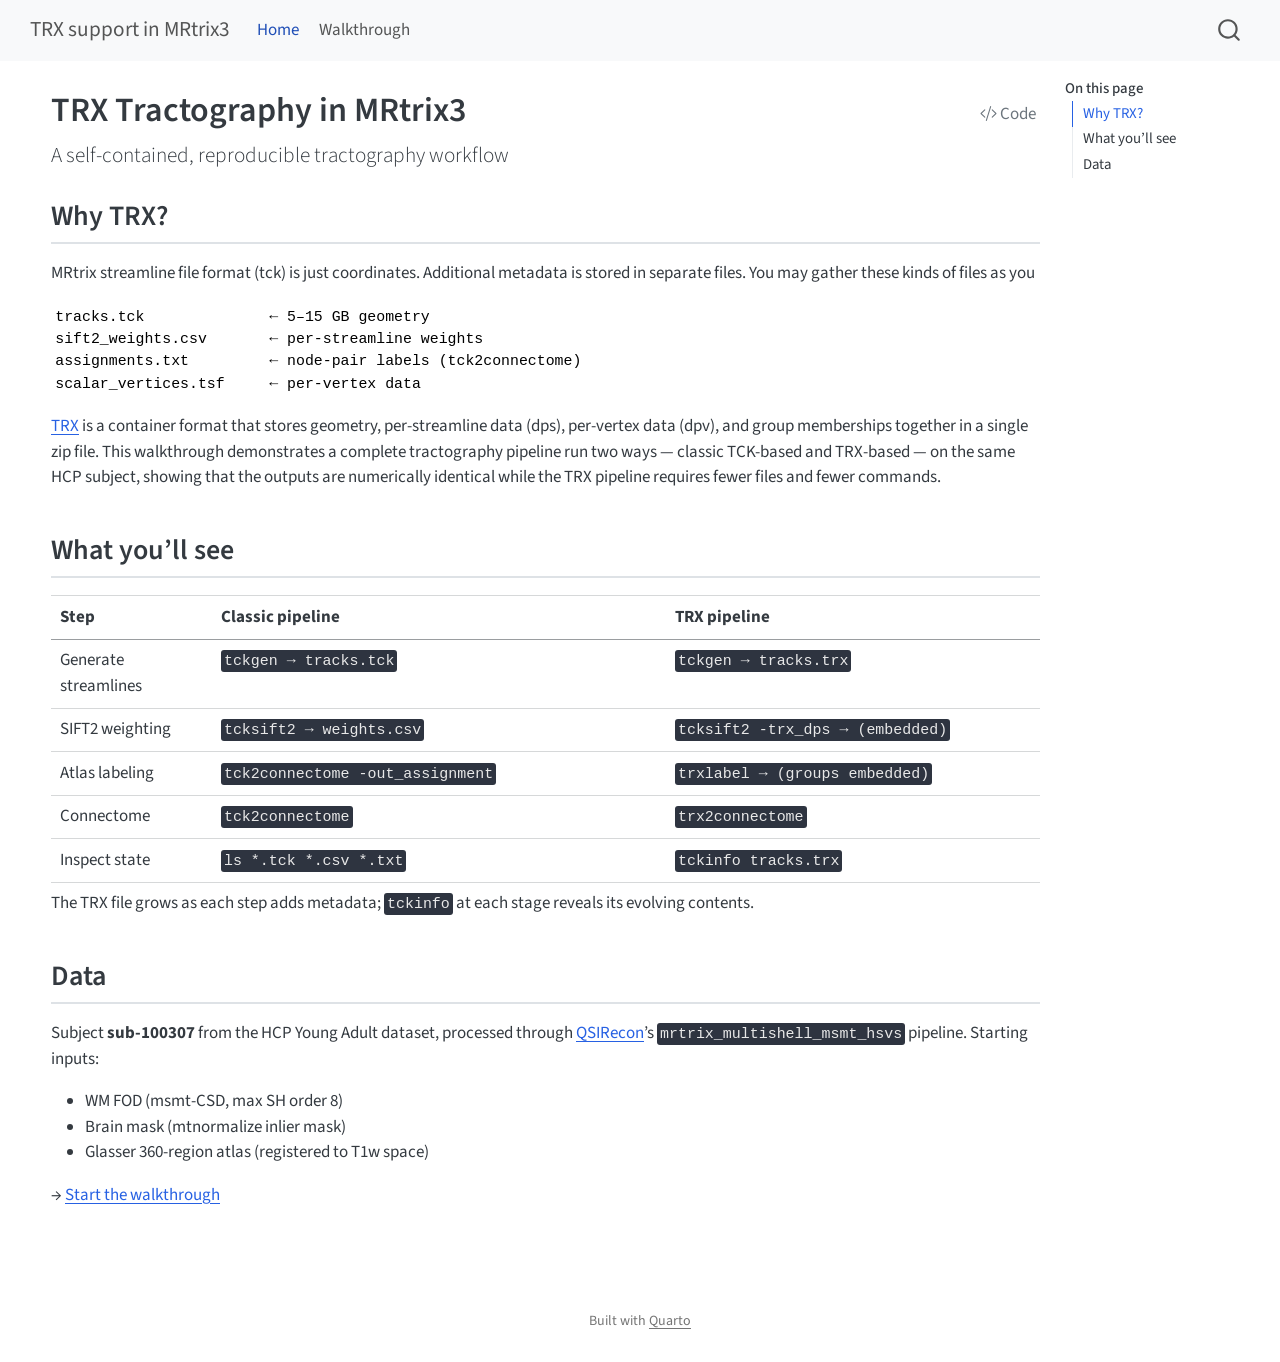
==== commit e3f56f88: "Built site for gh-pages" ====
--- a/index.html
+++ b/index.html
@@ -181,15 +181,12 @@
 
 <section id="why-trx" class="level2">
 <h2 class="anchored" data-anchor-id="why-trx">Why TRX?</h2>
-<p>A typical MRtrix3 tractography pipeline for one subject produces <strong>at least six separate files</strong> that must travel together:</p>
+<p>MRtrix streamline file format (tck) is just coordinates. Additional metadata is stored in separate files. You may gather these kinds of files as you</p>
 <pre><code>tracks.tck              ← 5–15 GB geometry
 sift2_weights.csv       ← per-streamline weights
 assignments.txt         ← node-pair labels (tck2connectome)
-connectome.csv          ← connectivity matrix
-node_names.txt          ← atlas label list
-exemplar_bundles.zip    ← optional</code></pre>
-<p>Lose or misplace one, and downstream analyses break silently — wrong weights get applied, the connectome is recomputed without normalisation, or the wrong atlas is used.</p>
-<p><strong><a href="https://github.com/tee-ar-ex/trx-spec">TRX</a></strong> (Tractography Exchange) is a container format that stores geometry, per-streamline data (dps), per-vertex data (dpv), and group memberships together in a single zip file. This walkthrough demonstrates a complete tractography pipeline run two ways — classic TCK-based and TRX-based — on the same HCP subject, showing that the outputs are numerically identical while the TRX pipeline requires fewer files and fewer commands.</p>
+scalar_vertices.tsf     ← per-vertex data</code></pre>
+<p><strong><a href="https://github.com/tee-ar-ex/trx-spec">TRX</a></strong> is a container format that stores geometry, per-streamline data (dps), per-vertex data (dpv), and group memberships together in a single zip file. This walkthrough demonstrates a complete tractography pipeline run two ways — classic TCK-based and TRX-based — on the same HCP subject, showing that the outputs are numerically identical while the TRX pipeline requires fewer files and fewer commands.</p>
 </section>
 <section id="what-youll-see" class="level2">
 <h2 class="anchored" data-anchor-id="what-youll-see">What you’ll see</h2>
@@ -710,44 +707,42 @@
 <span id="cb2-5"><a href="#cb2-5" aria-hidden="true" tabindex="-1"></a></span>
 <span id="cb2-6"><a href="#cb2-6" aria-hidden="true" tabindex="-1"></a><span class="fu">## Why TRX?</span></span>
 <span id="cb2-7"><a href="#cb2-7" aria-hidden="true" tabindex="-1"></a></span>
-<span id="cb2-8"><a href="#cb2-8" aria-hidden="true" tabindex="-1"></a>A typical MRtrix3 tractography pipeline for one subject produces **at least six separate files** that must travel together:</span>
+<span id="cb2-8"><a href="#cb2-8" aria-hidden="true" tabindex="-1"></a>MRtrix streamline file format (tck) is just coordinates. Additional metadata is stored in separate files. You may gather these kinds of files as you </span>
 <span id="cb2-9"><a href="#cb2-9" aria-hidden="true" tabindex="-1"></a></span>
 <span id="cb2-10"><a href="#cb2-10" aria-hidden="true" tabindex="-1"></a><span class="in">```</span></span>
 <span id="cb2-11"><a href="#cb2-11" aria-hidden="true" tabindex="-1"></a><span class="in">tracks.tck              ← 5–15 GB geometry</span></span>
 <span id="cb2-12"><a href="#cb2-12" aria-hidden="true" tabindex="-1"></a><span class="in">sift2_weights.csv       ← per-streamline weights</span></span>
 <span id="cb2-13"><a href="#cb2-13" aria-hidden="true" tabindex="-1"></a><span class="in">assignments.txt         ← node-pair labels (tck2connectome)</span></span>
-<span id="cb2-14"><a href="#cb2-14" aria-hidden="true" tabindex="-1"></a><span class="in">connectome.csv          ← connectivity matrix</span></span>
-<span id="cb2-15"><a href="#cb2-15" aria-hidden="true" tabindex="-1"></a><span class="in">node_names.txt          ← atlas label list</span></span>
-<span id="cb2-16"><a href="#cb2-16" aria-hidden="true" tabindex="-1"></a><span class="in">exemplar_bundles.zip    ← optional</span></span>
-<span id="cb2-17"><a href="#cb2-17" aria-hidden="true" tabindex="-1"></a><span class="in">```</span></span>
+<span id="cb2-14"><a href="#cb2-14" aria-hidden="true" tabindex="-1"></a><span class="in">scalar_vertices.tsf     ← per-vertex data</span></span>
+<span id="cb2-15"><a href="#cb2-15" aria-hidden="true" tabindex="-1"></a><span class="in">```</span></span>
+<span id="cb2-16"><a href="#cb2-16" aria-hidden="true" tabindex="-1"></a></span>
+<span id="cb2-17"><a href="#cb2-17" aria-hidden="true" tabindex="-1"></a></span>
 <span id="cb2-18"><a href="#cb2-18" aria-hidden="true" tabindex="-1"></a></span>
-<span id="cb2-19"><a href="#cb2-19" aria-hidden="true" tabindex="-1"></a>Lose or misplace one, and downstream analyses break silently — wrong weights get applied, the connectome is recomputed without normalisation, or the wrong atlas is used.</span>
+<span id="cb2-19"><a href="#cb2-19" aria-hidden="true" tabindex="-1"></a>**[TRX](https://github.com/tee-ar-ex/trx-spec)** is a container format that stores geometry, per-streamline data (dps), per-vertex data (dpv), and group memberships together in a single zip file.  This walkthrough demonstrates a complete tractography pipeline run two ways — classic TCK-based and TRX-based — on the same HCP subject, showing that the outputs are numerically identical while the TRX pipeline requires fewer files and fewer commands.</span>
 <span id="cb2-20"><a href="#cb2-20" aria-hidden="true" tabindex="-1"></a></span>
-<span id="cb2-21"><a href="#cb2-21" aria-hidden="true" tabindex="-1"></a>**[TRX](https://github.com/tee-ar-ex/trx-spec)** (Tractography Exchange) is a container format that stores geometry, per-streamline data (dps), per-vertex data (dpv), and group memberships together in a single zip file.  This walkthrough demonstrates a complete tractography pipeline run two ways — classic TCK-based and TRX-based — on the same HCP subject, showing that the outputs are numerically identical while the TRX pipeline requires fewer files and fewer commands.</span>
+<span id="cb2-21"><a href="#cb2-21" aria-hidden="true" tabindex="-1"></a><span class="fu">## What you'll see</span></span>
 <span id="cb2-22"><a href="#cb2-22" aria-hidden="true" tabindex="-1"></a></span>
-<span id="cb2-23"><a href="#cb2-23" aria-hidden="true" tabindex="-1"></a><span class="fu">## What you'll see</span></span>
-<span id="cb2-24"><a href="#cb2-24" aria-hidden="true" tabindex="-1"></a></span>
-<span id="cb2-25"><a href="#cb2-25" aria-hidden="true" tabindex="-1"></a><span class="pp">|</span> Step <span class="pp">|</span> Classic pipeline <span class="pp">|</span> TRX pipeline <span class="pp">|</span></span>
-<span id="cb2-26"><a href="#cb2-26" aria-hidden="true" tabindex="-1"></a><span class="pp">|------|-----------------|--------------|</span></span>
-<span id="cb2-27"><a href="#cb2-27" aria-hidden="true" tabindex="-1"></a><span class="pp">|</span> Generate streamlines <span class="pp">|</span> <span class="in">`tckgen → tracks.tck`</span> <span class="pp">|</span> <span class="in">`tckgen → tracks.trx`</span> <span class="pp">|</span></span>
-<span id="cb2-28"><a href="#cb2-28" aria-hidden="true" tabindex="-1"></a><span class="pp">|</span> SIFT2 weighting <span class="pp">|</span> <span class="in">`tcksift2 → weights.csv`</span> <span class="pp">|</span> <span class="in">`tcksift2 -trx_dps → (embedded)`</span> <span class="pp">|</span></span>
-<span id="cb2-29"><a href="#cb2-29" aria-hidden="true" tabindex="-1"></a><span class="pp">|</span> Atlas labeling <span class="pp">|</span> <span class="in">`tck2connectome -out_assignment`</span> <span class="pp">|</span> <span class="in">`trxlabel → (groups embedded)`</span> <span class="pp">|</span></span>
-<span id="cb2-30"><a href="#cb2-30" aria-hidden="true" tabindex="-1"></a><span class="pp">|</span> Connectome <span class="pp">|</span> <span class="in">`tck2connectome`</span> <span class="pp">|</span> <span class="in">`trx2connectome`</span> <span class="pp">|</span></span>
-<span id="cb2-31"><a href="#cb2-31" aria-hidden="true" tabindex="-1"></a><span class="pp">|</span> Inspect state <span class="pp">|</span> <span class="in">`ls *.tck *.csv *.txt`</span> <span class="pp">|</span> <span class="in">`tckinfo tracks.trx`</span> <span class="pp">|</span></span>
+<span id="cb2-23"><a href="#cb2-23" aria-hidden="true" tabindex="-1"></a><span class="pp">|</span> Step <span class="pp">|</span> Classic pipeline <span class="pp">|</span> TRX pipeline <span class="pp">|</span></span>
+<span id="cb2-24"><a href="#cb2-24" aria-hidden="true" tabindex="-1"></a><span class="pp">|------|-----------------|--------------|</span></span>
+<span id="cb2-25"><a href="#cb2-25" aria-hidden="true" tabindex="-1"></a><span class="pp">|</span> Generate streamlines <span class="pp">|</span> <span class="in">`tckgen → tracks.tck`</span> <span class="pp">|</span> <span class="in">`tckgen → tracks.trx`</span> <span class="pp">|</span></span>
+<span id="cb2-26"><a href="#cb2-26" aria-hidden="true" tabindex="-1"></a><span class="pp">|</span> SIFT2 weighting <span class="pp">|</span> <span class="in">`tcksift2 → weights.csv`</span> <span class="pp">|</span> <span class="in">`tcksift2 -trx_dps → (embedded)`</span> <span class="pp">|</span></span>
+<span id="cb2-27"><a href="#cb2-27" aria-hidden="true" tabindex="-1"></a><span class="pp">|</span> Atlas labeling <span class="pp">|</span> <span class="in">`tck2connectome -out_assignment`</span> <span class="pp">|</span> <span class="in">`trxlabel → (groups embedded)`</span> <span class="pp">|</span></span>
+<span id="cb2-28"><a href="#cb2-28" aria-hidden="true" tabindex="-1"></a><span class="pp">|</span> Connectome <span class="pp">|</span> <span class="in">`tck2connectome`</span> <span class="pp">|</span> <span class="in">`trx2connectome`</span> <span class="pp">|</span></span>
+<span id="cb2-29"><a href="#cb2-29" aria-hidden="true" tabindex="-1"></a><span class="pp">|</span> Inspect state <span class="pp">|</span> <span class="in">`ls *.tck *.csv *.txt`</span> <span class="pp">|</span> <span class="in">`tckinfo tracks.trx`</span> <span class="pp">|</span></span>
+<span id="cb2-30"><a href="#cb2-30" aria-hidden="true" tabindex="-1"></a></span>
+<span id="cb2-31"><a href="#cb2-31" aria-hidden="true" tabindex="-1"></a>The TRX file grows as each step adds metadata; <span class="in">`tckinfo`</span> at each stage reveals its evolving contents.</span>
 <span id="cb2-32"><a href="#cb2-32" aria-hidden="true" tabindex="-1"></a></span>
-<span id="cb2-33"><a href="#cb2-33" aria-hidden="true" tabindex="-1"></a>The TRX file grows as each step adds metadata; <span class="in">`tckinfo`</span> at each stage reveals its evolving contents.</span>
+<span id="cb2-33"><a href="#cb2-33" aria-hidden="true" tabindex="-1"></a><span class="fu">## Data</span></span>
 <span id="cb2-34"><a href="#cb2-34" aria-hidden="true" tabindex="-1"></a></span>
-<span id="cb2-35"><a href="#cb2-35" aria-hidden="true" tabindex="-1"></a><span class="fu">## Data</span></span>
-<span id="cb2-36"><a href="#cb2-36" aria-hidden="true" tabindex="-1"></a></span>
-<span id="cb2-37"><a href="#cb2-37" aria-hidden="true" tabindex="-1"></a>Subject **sub-100307** from the HCP Young Adult dataset, processed through</span>
-<span id="cb2-38"><a href="#cb2-38" aria-hidden="true" tabindex="-1"></a><span class="co">[</span><span class="ot">QSIRecon</span><span class="co">](https://qsirecon.readthedocs.io)</span>'s <span class="in">`mrtrix_multishell_msmt_hsvs`</span> pipeline.</span>
-<span id="cb2-39"><a href="#cb2-39" aria-hidden="true" tabindex="-1"></a>Starting inputs:</span>
-<span id="cb2-40"><a href="#cb2-40" aria-hidden="true" tabindex="-1"></a></span>
-<span id="cb2-41"><a href="#cb2-41" aria-hidden="true" tabindex="-1"></a><span class="ss">- </span>WM FOD (msmt-CSD, max SH order 8)</span>
-<span id="cb2-42"><a href="#cb2-42" aria-hidden="true" tabindex="-1"></a><span class="ss">- </span>Brain mask (mtnormalize inlier mask)</span>
-<span id="cb2-43"><a href="#cb2-43" aria-hidden="true" tabindex="-1"></a><span class="ss">- </span>Glasser 360-region atlas (registered to T1w space)</span>
-<span id="cb2-44"><a href="#cb2-44" aria-hidden="true" tabindex="-1"></a></span>
-<span id="cb2-45"><a href="#cb2-45" aria-hidden="true" tabindex="-1"></a>→ <span class="co">[</span><span class="ot">Start the walkthrough</span><span class="co">](walkthrough.qmd)</span></span></code></pre></div><button title="Copy to Clipboard" class="code-copy-button" data-in-quarto-modal=""><i class="bi"></i></button></div>
+<span id="cb2-35"><a href="#cb2-35" aria-hidden="true" tabindex="-1"></a>Subject **sub-100307** from the HCP Young Adult dataset, processed through</span>
+<span id="cb2-36"><a href="#cb2-36" aria-hidden="true" tabindex="-1"></a><span class="co">[</span><span class="ot">QSIRecon</span><span class="co">](https://qsirecon.readthedocs.io)</span>'s <span class="in">`mrtrix_multishell_msmt_hsvs`</span> pipeline.</span>
+<span id="cb2-37"><a href="#cb2-37" aria-hidden="true" tabindex="-1"></a>Starting inputs:</span>
+<span id="cb2-38"><a href="#cb2-38" aria-hidden="true" tabindex="-1"></a></span>
+<span id="cb2-39"><a href="#cb2-39" aria-hidden="true" tabindex="-1"></a><span class="ss">- </span>WM FOD (msmt-CSD, max SH order 8)</span>
+<span id="cb2-40"><a href="#cb2-40" aria-hidden="true" tabindex="-1"></a><span class="ss">- </span>Brain mask (mtnormalize inlier mask)</span>
+<span id="cb2-41"><a href="#cb2-41" aria-hidden="true" tabindex="-1"></a><span class="ss">- </span>Glasser 360-region atlas (registered to T1w space)</span>
+<span id="cb2-42"><a href="#cb2-42" aria-hidden="true" tabindex="-1"></a></span>
+<span id="cb2-43"><a href="#cb2-43" aria-hidden="true" tabindex="-1"></a>→ <span class="co">[</span><span class="ot">Start the walkthrough</span><span class="co">](walkthrough.qmd)</span></span></code></pre></div><button title="Copy to Clipboard" class="code-copy-button" data-in-quarto-modal=""><i class="bi"></i></button></div>
 </div></div></div></div></div>
 </div> <!-- /content -->
 <footer class="footer">
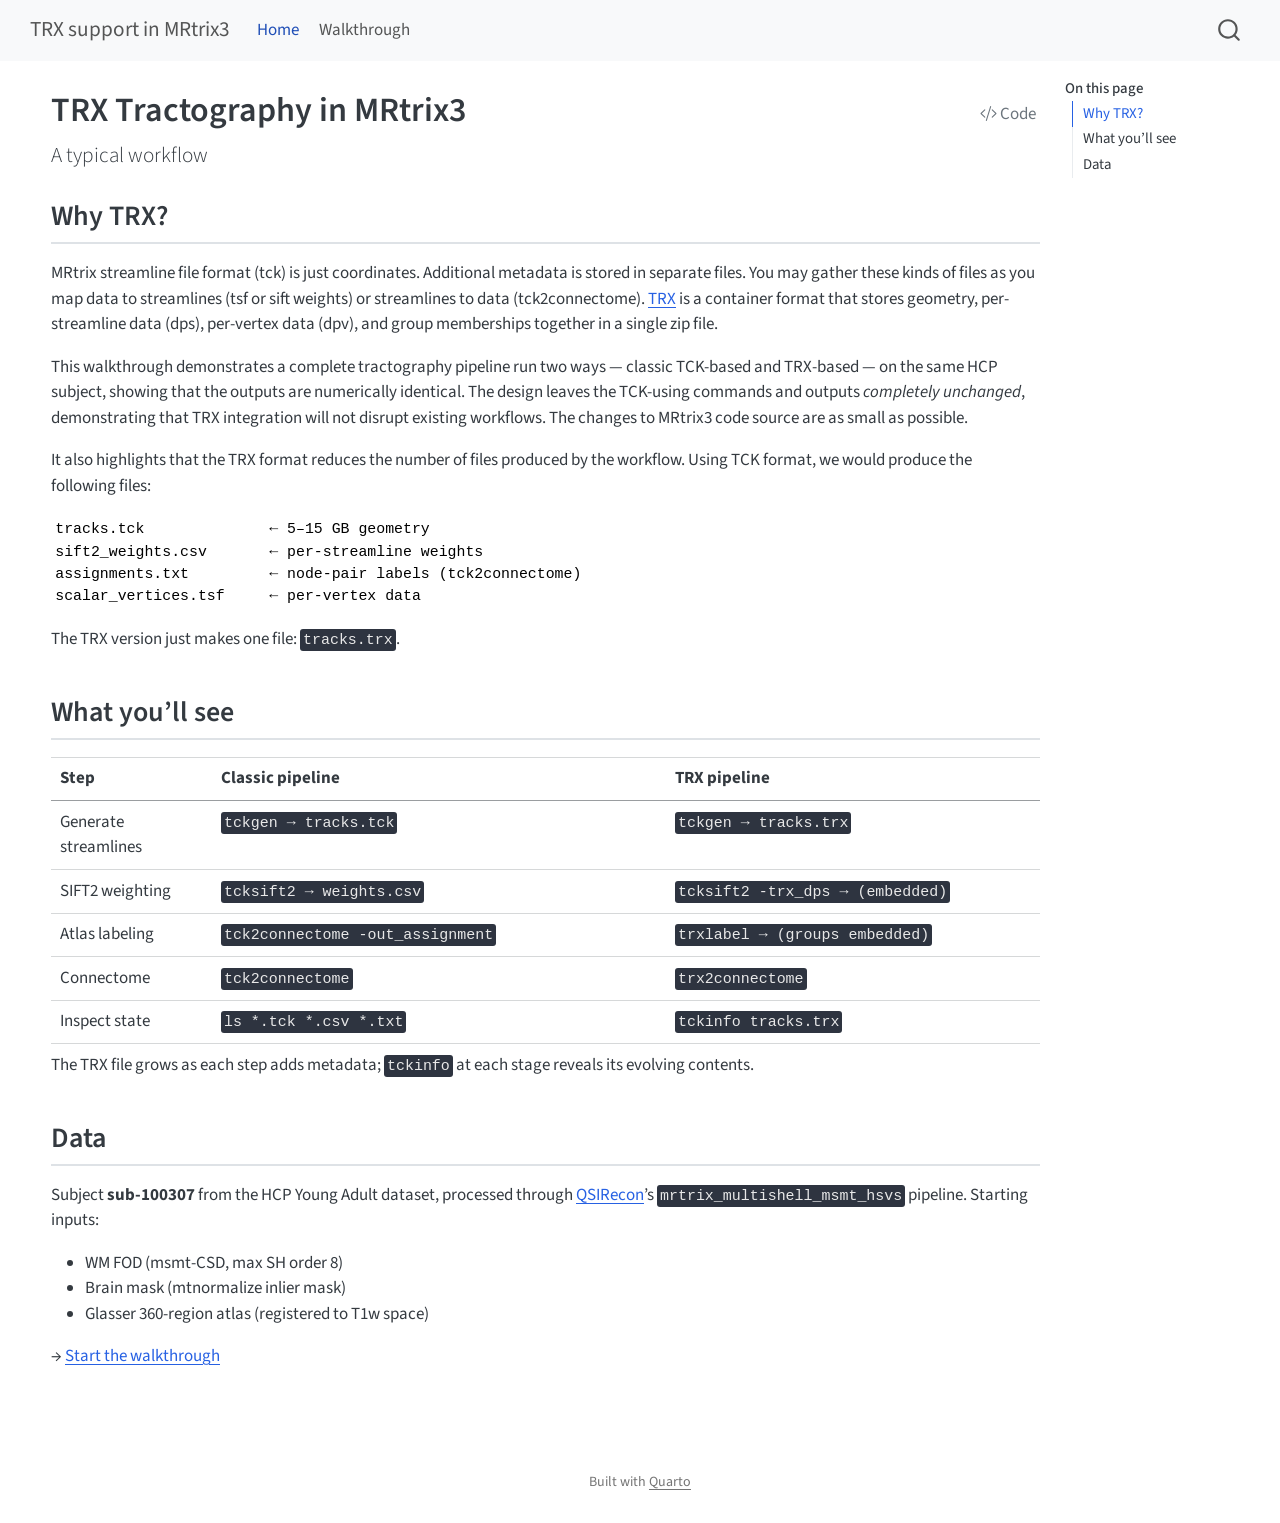
==== commit 6ce8d117: "Built site for gh-pages" ====
--- a/index.html
+++ b/index.html
@@ -162,7 +162,7 @@
 <header id="title-block-header" class="quarto-title-block default">
 <div class="quarto-title">
 <div class="quarto-title-block"><div><h1 class="title">TRX Tractography in MRtrix3</h1><button type="button" class="btn code-tools-button" id="quarto-code-tools-source"><i class="bi"></i> Code</button></div></div>
-<p class="subtitle lead">A self-contained, reproducible tractography workflow</p>
+<p class="subtitle lead">A typical workflow</p>
 </div>
 
 
@@ -181,12 +181,14 @@
 
 <section id="why-trx" class="level2">
 <h2 class="anchored" data-anchor-id="why-trx">Why TRX?</h2>
-<p>MRtrix streamline file format (tck) is just coordinates. Additional metadata is stored in separate files. You may gather these kinds of files as you</p>
+<p>MRtrix streamline file format (tck) is just coordinates. Additional metadata is stored in separate files. You may gather these kinds of files as you map data to streamlines (tsf or sift weights) or streamlines to data (tck2connectome). <strong><a href="https://github.com/tee-ar-ex/trx-spec">TRX</a></strong> is a container format that stores geometry, per-streamline data (dps), per-vertex data (dpv), and group memberships together in a single zip file.</p>
+<p>This walkthrough demonstrates a complete tractography pipeline run two ways — classic TCK-based and TRX-based — on the same HCP subject, showing that the outputs are numerically identical. The design leaves the TCK-using commands and outputs <em>completely unchanged</em>, demonstrating that TRX integration will not disrupt existing workflows. The changes to MRtrix3 code source are as small as possible.</p>
+<p>It also highlights that the TRX format reduces the number of files produced by the workflow. Using TCK format, we would produce the following files:</p>
 <pre><code>tracks.tck              ← 5–15 GB geometry
 sift2_weights.csv       ← per-streamline weights
 assignments.txt         ← node-pair labels (tck2connectome)
 scalar_vertices.tsf     ← per-vertex data</code></pre>
-<p><strong><a href="https://github.com/tee-ar-ex/trx-spec">TRX</a></strong> is a container format that stores geometry, per-streamline data (dps), per-vertex data (dpv), and group memberships together in a single zip file. This walkthrough demonstrates a complete tractography pipeline run two ways — classic TCK-based and TRX-based — on the same HCP subject, showing that the outputs are numerically identical while the TRX pipeline requires fewer files and fewer commands.</p>
+<p>The TRX version just makes one file: <code>tracks.trx</code>.</p>
 </section>
 <section id="what-youll-see" class="level2">
 <h2 class="anchored" data-anchor-id="what-youll-see">What you’ll see</h2>
@@ -702,47 +704,52 @@
   </script><div class="modal fade" id="quarto-embedded-source-code-modal" tabindex="-1" aria-labelledby="quarto-embedded-source-code-modal-label" aria-hidden="true"><div class="modal-dialog modal-dialog-scrollable"><div class="modal-content"><div class="modal-header"><h5 class="modal-title" id="quarto-embedded-source-code-modal-label">Source Code</h5><button class="btn-close" data-bs-dismiss="modal"></button></div><div class="modal-body"><div class="">
 <div class="code-copy-outer-scaffold"><div class="sourceCode" id="cb2" data-shortcodes="false"><pre class="sourceCode markdown code-with-copy"><code class="sourceCode markdown"><span id="cb2-1"><a href="#cb2-1" aria-hidden="true" tabindex="-1"></a><span class="co">---</span></span>
 <span id="cb2-2"><a href="#cb2-2" aria-hidden="true" tabindex="-1"></a><span class="an">title:</span><span class="co"> "TRX Tractography in MRtrix3"</span></span>
-<span id="cb2-3"><a href="#cb2-3" aria-hidden="true" tabindex="-1"></a><span class="an">subtitle:</span><span class="co"> "A self-contained, reproducible tractography workflow"</span></span>
+<span id="cb2-3"><a href="#cb2-3" aria-hidden="true" tabindex="-1"></a><span class="an">subtitle:</span><span class="co"> "A typical workflow"</span></span>
 <span id="cb2-4"><a href="#cb2-4" aria-hidden="true" tabindex="-1"></a><span class="co">---</span></span>
 <span id="cb2-5"><a href="#cb2-5" aria-hidden="true" tabindex="-1"></a></span>
 <span id="cb2-6"><a href="#cb2-6" aria-hidden="true" tabindex="-1"></a><span class="fu">## Why TRX?</span></span>
 <span id="cb2-7"><a href="#cb2-7" aria-hidden="true" tabindex="-1"></a></span>
-<span id="cb2-8"><a href="#cb2-8" aria-hidden="true" tabindex="-1"></a>MRtrix streamline file format (tck) is just coordinates. Additional metadata is stored in separate files. You may gather these kinds of files as you </span>
+<span id="cb2-8"><a href="#cb2-8" aria-hidden="true" tabindex="-1"></a>MRtrix streamline file format (tck) is just coordinates. Additional metadata is stored in separate files. You may gather these kinds of files as you map data to streamlines (tsf or sift weights) or streamlines to data (tck2connectome). **[TRX](https://github.com/tee-ar-ex/trx-spec)** is a container format that stores geometry, per-streamline data (dps), per-vertex data (dpv), and group memberships together in a single zip file.</span>
 <span id="cb2-9"><a href="#cb2-9" aria-hidden="true" tabindex="-1"></a></span>
-<span id="cb2-10"><a href="#cb2-10" aria-hidden="true" tabindex="-1"></a><span class="in">```</span></span>
-<span id="cb2-11"><a href="#cb2-11" aria-hidden="true" tabindex="-1"></a><span class="in">tracks.tck              ← 5–15 GB geometry</span></span>
-<span id="cb2-12"><a href="#cb2-12" aria-hidden="true" tabindex="-1"></a><span class="in">sift2_weights.csv       ← per-streamline weights</span></span>
-<span id="cb2-13"><a href="#cb2-13" aria-hidden="true" tabindex="-1"></a><span class="in">assignments.txt         ← node-pair labels (tck2connectome)</span></span>
-<span id="cb2-14"><a href="#cb2-14" aria-hidden="true" tabindex="-1"></a><span class="in">scalar_vertices.tsf     ← per-vertex data</span></span>
-<span id="cb2-15"><a href="#cb2-15" aria-hidden="true" tabindex="-1"></a><span class="in">```</span></span>
+<span id="cb2-10"><a href="#cb2-10" aria-hidden="true" tabindex="-1"></a>This walkthrough demonstrates a complete tractography pipeline run two ways — classic TCK-based and TRX-based — on the same HCP subject, showing that the outputs are numerically identical.</span>
+<span id="cb2-11"><a href="#cb2-11" aria-hidden="true" tabindex="-1"></a>The design leaves the TCK-using commands and outputs _completely unchanged_, demonstrating that TRX integration will not</span>
+<span id="cb2-12"><a href="#cb2-12" aria-hidden="true" tabindex="-1"></a>disrupt existing workflows. The changes to MRtrix3 code source are as small as possible.</span>
+<span id="cb2-13"><a href="#cb2-13" aria-hidden="true" tabindex="-1"></a></span>
+<span id="cb2-14"><a href="#cb2-14" aria-hidden="true" tabindex="-1"></a>It also highlights that the TRX format reduces the number of files produced by the workflow.</span>
+<span id="cb2-15"><a href="#cb2-15" aria-hidden="true" tabindex="-1"></a>Using TCK format, we would produce the following files:</span>
 <span id="cb2-16"><a href="#cb2-16" aria-hidden="true" tabindex="-1"></a></span>
-<span id="cb2-17"><a href="#cb2-17" aria-hidden="true" tabindex="-1"></a></span>
-<span id="cb2-18"><a href="#cb2-18" aria-hidden="true" tabindex="-1"></a></span>
-<span id="cb2-19"><a href="#cb2-19" aria-hidden="true" tabindex="-1"></a>**[TRX](https://github.com/tee-ar-ex/trx-spec)** is a container format that stores geometry, per-streamline data (dps), per-vertex data (dpv), and group memberships together in a single zip file.  This walkthrough demonstrates a complete tractography pipeline run two ways — classic TCK-based and TRX-based — on the same HCP subject, showing that the outputs are numerically identical while the TRX pipeline requires fewer files and fewer commands.</span>
-<span id="cb2-20"><a href="#cb2-20" aria-hidden="true" tabindex="-1"></a></span>
-<span id="cb2-21"><a href="#cb2-21" aria-hidden="true" tabindex="-1"></a><span class="fu">## What you'll see</span></span>
-<span id="cb2-22"><a href="#cb2-22" aria-hidden="true" tabindex="-1"></a></span>
-<span id="cb2-23"><a href="#cb2-23" aria-hidden="true" tabindex="-1"></a><span class="pp">|</span> Step <span class="pp">|</span> Classic pipeline <span class="pp">|</span> TRX pipeline <span class="pp">|</span></span>
-<span id="cb2-24"><a href="#cb2-24" aria-hidden="true" tabindex="-1"></a><span class="pp">|------|-----------------|--------------|</span></span>
-<span id="cb2-25"><a href="#cb2-25" aria-hidden="true" tabindex="-1"></a><span class="pp">|</span> Generate streamlines <span class="pp">|</span> <span class="in">`tckgen → tracks.tck`</span> <span class="pp">|</span> <span class="in">`tckgen → tracks.trx`</span> <span class="pp">|</span></span>
-<span id="cb2-26"><a href="#cb2-26" aria-hidden="true" tabindex="-1"></a><span class="pp">|</span> SIFT2 weighting <span class="pp">|</span> <span class="in">`tcksift2 → weights.csv`</span> <span class="pp">|</span> <span class="in">`tcksift2 -trx_dps → (embedded)`</span> <span class="pp">|</span></span>
-<span id="cb2-27"><a href="#cb2-27" aria-hidden="true" tabindex="-1"></a><span class="pp">|</span> Atlas labeling <span class="pp">|</span> <span class="in">`tck2connectome -out_assignment`</span> <span class="pp">|</span> <span class="in">`trxlabel → (groups embedded)`</span> <span class="pp">|</span></span>
-<span id="cb2-28"><a href="#cb2-28" aria-hidden="true" tabindex="-1"></a><span class="pp">|</span> Connectome <span class="pp">|</span> <span class="in">`tck2connectome`</span> <span class="pp">|</span> <span class="in">`trx2connectome`</span> <span class="pp">|</span></span>
-<span id="cb2-29"><a href="#cb2-29" aria-hidden="true" tabindex="-1"></a><span class="pp">|</span> Inspect state <span class="pp">|</span> <span class="in">`ls *.tck *.csv *.txt`</span> <span class="pp">|</span> <span class="in">`tckinfo tracks.trx`</span> <span class="pp">|</span></span>
-<span id="cb2-30"><a href="#cb2-30" aria-hidden="true" tabindex="-1"></a></span>
-<span id="cb2-31"><a href="#cb2-31" aria-hidden="true" tabindex="-1"></a>The TRX file grows as each step adds metadata; <span class="in">`tckinfo`</span> at each stage reveals its evolving contents.</span>
-<span id="cb2-32"><a href="#cb2-32" aria-hidden="true" tabindex="-1"></a></span>
-<span id="cb2-33"><a href="#cb2-33" aria-hidden="true" tabindex="-1"></a><span class="fu">## Data</span></span>
-<span id="cb2-34"><a href="#cb2-34" aria-hidden="true" tabindex="-1"></a></span>
-<span id="cb2-35"><a href="#cb2-35" aria-hidden="true" tabindex="-1"></a>Subject **sub-100307** from the HCP Young Adult dataset, processed through</span>
-<span id="cb2-36"><a href="#cb2-36" aria-hidden="true" tabindex="-1"></a><span class="co">[</span><span class="ot">QSIRecon</span><span class="co">](https://qsirecon.readthedocs.io)</span>'s <span class="in">`mrtrix_multishell_msmt_hsvs`</span> pipeline.</span>
-<span id="cb2-37"><a href="#cb2-37" aria-hidden="true" tabindex="-1"></a>Starting inputs:</span>
-<span id="cb2-38"><a href="#cb2-38" aria-hidden="true" tabindex="-1"></a></span>
-<span id="cb2-39"><a href="#cb2-39" aria-hidden="true" tabindex="-1"></a><span class="ss">- </span>WM FOD (msmt-CSD, max SH order 8)</span>
-<span id="cb2-40"><a href="#cb2-40" aria-hidden="true" tabindex="-1"></a><span class="ss">- </span>Brain mask (mtnormalize inlier mask)</span>
-<span id="cb2-41"><a href="#cb2-41" aria-hidden="true" tabindex="-1"></a><span class="ss">- </span>Glasser 360-region atlas (registered to T1w space)</span>
-<span id="cb2-42"><a href="#cb2-42" aria-hidden="true" tabindex="-1"></a></span>
-<span id="cb2-43"><a href="#cb2-43" aria-hidden="true" tabindex="-1"></a>→ <span class="co">[</span><span class="ot">Start the walkthrough</span><span class="co">](walkthrough.qmd)</span></span></code></pre></div><button title="Copy to Clipboard" class="code-copy-button" data-in-quarto-modal=""><i class="bi"></i></button></div>
+<span id="cb2-17"><a href="#cb2-17" aria-hidden="true" tabindex="-1"></a><span class="in">```</span></span>
+<span id="cb2-18"><a href="#cb2-18" aria-hidden="true" tabindex="-1"></a><span class="in">tracks.tck              ← 5–15 GB geometry</span></span>
+<span id="cb2-19"><a href="#cb2-19" aria-hidden="true" tabindex="-1"></a><span class="in">sift2_weights.csv       ← per-streamline weights</span></span>
+<span id="cb2-20"><a href="#cb2-20" aria-hidden="true" tabindex="-1"></a><span class="in">assignments.txt         ← node-pair labels (tck2connectome)</span></span>
+<span id="cb2-21"><a href="#cb2-21" aria-hidden="true" tabindex="-1"></a><span class="in">scalar_vertices.tsf     ← per-vertex data</span></span>
+<span id="cb2-22"><a href="#cb2-22" aria-hidden="true" tabindex="-1"></a><span class="in">```</span></span>
+<span id="cb2-23"><a href="#cb2-23" aria-hidden="true" tabindex="-1"></a></span>
+<span id="cb2-24"><a href="#cb2-24" aria-hidden="true" tabindex="-1"></a>The TRX version just makes one file: <span class="in">`tracks.trx`</span>.</span>
+<span id="cb2-25"><a href="#cb2-25" aria-hidden="true" tabindex="-1"></a></span>
+<span id="cb2-26"><a href="#cb2-26" aria-hidden="true" tabindex="-1"></a><span class="fu">## What you'll see</span></span>
+<span id="cb2-27"><a href="#cb2-27" aria-hidden="true" tabindex="-1"></a></span>
+<span id="cb2-28"><a href="#cb2-28" aria-hidden="true" tabindex="-1"></a><span class="pp">|</span> Step <span class="pp">|</span> Classic pipeline <span class="pp">|</span> TRX pipeline <span class="pp">|</span></span>
+<span id="cb2-29"><a href="#cb2-29" aria-hidden="true" tabindex="-1"></a><span class="pp">|------|-----------------|--------------|</span></span>
+<span id="cb2-30"><a href="#cb2-30" aria-hidden="true" tabindex="-1"></a><span class="pp">|</span> Generate streamlines <span class="pp">|</span> <span class="in">`tckgen → tracks.tck`</span> <span class="pp">|</span> <span class="in">`tckgen → tracks.trx`</span> <span class="pp">|</span></span>
+<span id="cb2-31"><a href="#cb2-31" aria-hidden="true" tabindex="-1"></a><span class="pp">|</span> SIFT2 weighting <span class="pp">|</span> <span class="in">`tcksift2 → weights.csv`</span> <span class="pp">|</span> <span class="in">`tcksift2 -trx_dps → (embedded)`</span> <span class="pp">|</span></span>
+<span id="cb2-32"><a href="#cb2-32" aria-hidden="true" tabindex="-1"></a><span class="pp">|</span> Atlas labeling <span class="pp">|</span> <span class="in">`tck2connectome -out_assignment`</span> <span class="pp">|</span> <span class="in">`trxlabel → (groups embedded)`</span> <span class="pp">|</span></span>
+<span id="cb2-33"><a href="#cb2-33" aria-hidden="true" tabindex="-1"></a><span class="pp">|</span> Connectome <span class="pp">|</span> <span class="in">`tck2connectome`</span> <span class="pp">|</span> <span class="in">`trx2connectome`</span> <span class="pp">|</span></span>
+<span id="cb2-34"><a href="#cb2-34" aria-hidden="true" tabindex="-1"></a><span class="pp">|</span> Inspect state <span class="pp">|</span> <span class="in">`ls *.tck *.csv *.txt`</span> <span class="pp">|</span> <span class="in">`tckinfo tracks.trx`</span> <span class="pp">|</span></span>
+<span id="cb2-35"><a href="#cb2-35" aria-hidden="true" tabindex="-1"></a></span>
+<span id="cb2-36"><a href="#cb2-36" aria-hidden="true" tabindex="-1"></a>The TRX file grows as each step adds metadata; <span class="in">`tckinfo`</span> at each stage reveals its evolving contents.</span>
+<span id="cb2-37"><a href="#cb2-37" aria-hidden="true" tabindex="-1"></a></span>
+<span id="cb2-38"><a href="#cb2-38" aria-hidden="true" tabindex="-1"></a><span class="fu">## Data</span></span>
+<span id="cb2-39"><a href="#cb2-39" aria-hidden="true" tabindex="-1"></a></span>
+<span id="cb2-40"><a href="#cb2-40" aria-hidden="true" tabindex="-1"></a>Subject **sub-100307** from the HCP Young Adult dataset, processed through</span>
+<span id="cb2-41"><a href="#cb2-41" aria-hidden="true" tabindex="-1"></a><span class="co">[</span><span class="ot">QSIRecon</span><span class="co">](https://qsirecon.readthedocs.io)</span>'s <span class="in">`mrtrix_multishell_msmt_hsvs`</span> pipeline.</span>
+<span id="cb2-42"><a href="#cb2-42" aria-hidden="true" tabindex="-1"></a>Starting inputs:</span>
+<span id="cb2-43"><a href="#cb2-43" aria-hidden="true" tabindex="-1"></a></span>
+<span id="cb2-44"><a href="#cb2-44" aria-hidden="true" tabindex="-1"></a><span class="ss">- </span>WM FOD (msmt-CSD, max SH order 8)</span>
+<span id="cb2-45"><a href="#cb2-45" aria-hidden="true" tabindex="-1"></a><span class="ss">- </span>Brain mask (mtnormalize inlier mask)</span>
+<span id="cb2-46"><a href="#cb2-46" aria-hidden="true" tabindex="-1"></a><span class="ss">- </span>Glasser 360-region atlas (registered to T1w space)</span>
+<span id="cb2-47"><a href="#cb2-47" aria-hidden="true" tabindex="-1"></a></span>
+<span id="cb2-48"><a href="#cb2-48" aria-hidden="true" tabindex="-1"></a>→ <span class="co">[</span><span class="ot">Start the walkthrough</span><span class="co">](walkthrough.qmd)</span></span></code></pre></div><button title="Copy to Clipboard" class="code-copy-button" data-in-quarto-modal=""><i class="bi"></i></button></div>
 </div></div></div></div></div>
 </div> <!-- /content -->
 <footer class="footer">
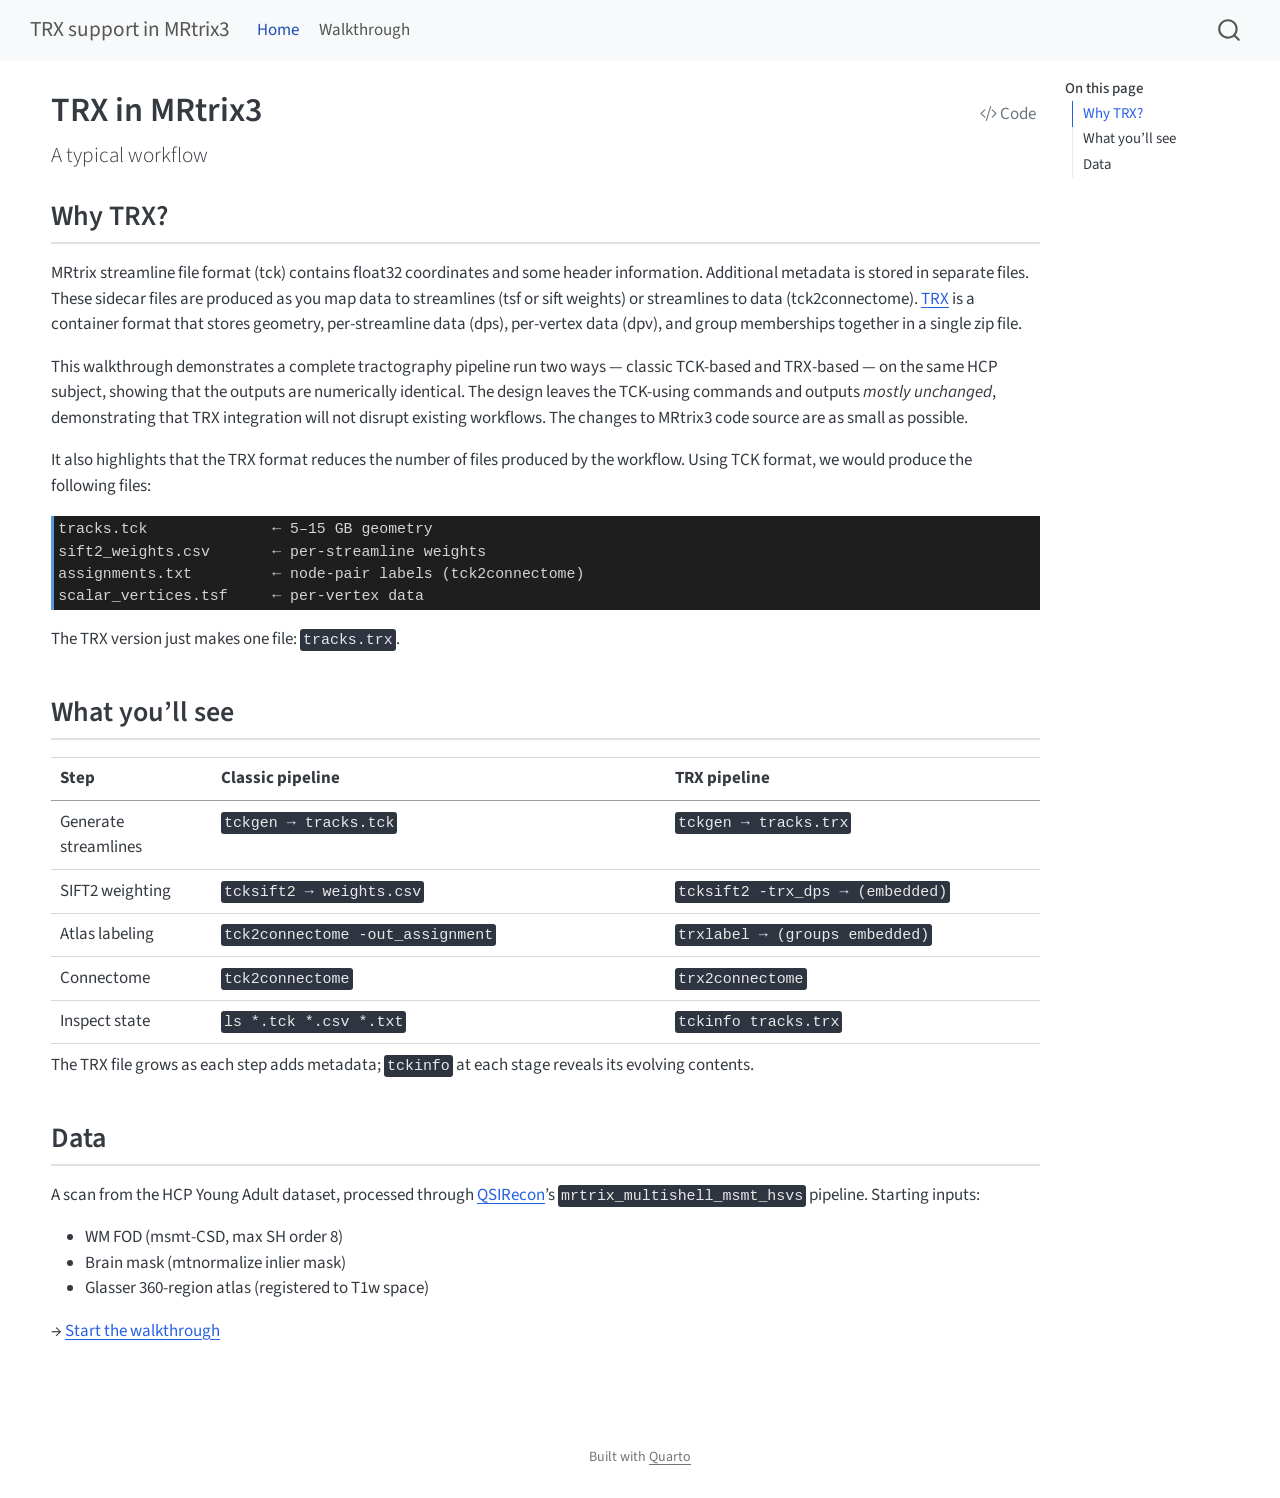
==== commit c7a9e660: "Built site for gh-pages" ====
--- a/index.html
+++ b/index.html
@@ -7,7 +7,7 @@
 <meta name="viewport" content="width=device-width, initial-scale=1.0, user-scalable=yes">
 
 
-<title>TRX Tractography in MRtrix3 – TRX support in MRtrix3</title>
+<title>TRX in MRtrix3 – TRX support in MRtrix3</title>
 <style>
 code{white-space: pre-wrap;}
 span.smallcaps{font-variant: small-caps;}
@@ -161,7 +161,7 @@
 
 <header id="title-block-header" class="quarto-title-block default">
 <div class="quarto-title">
-<div class="quarto-title-block"><div><h1 class="title">TRX Tractography in MRtrix3</h1><button type="button" class="btn code-tools-button" id="quarto-code-tools-source"><i class="bi"></i> Code</button></div></div>
+<div class="quarto-title-block"><div><h1 class="title">TRX in MRtrix3</h1><button type="button" class="btn code-tools-button" id="quarto-code-tools-source"><i class="bi"></i> Code</button></div></div>
 <p class="subtitle lead">A typical workflow</p>
 </div>
 
@@ -181,8 +181,8 @@
 
 <section id="why-trx" class="level2">
 <h2 class="anchored" data-anchor-id="why-trx">Why TRX?</h2>
-<p>MRtrix streamline file format (tck) is just coordinates. Additional metadata is stored in separate files. You may gather these kinds of files as you map data to streamlines (tsf or sift weights) or streamlines to data (tck2connectome). <strong><a href="https://github.com/tee-ar-ex/trx-spec">TRX</a></strong> is a container format that stores geometry, per-streamline data (dps), per-vertex data (dpv), and group memberships together in a single zip file.</p>
-<p>This walkthrough demonstrates a complete tractography pipeline run two ways — classic TCK-based and TRX-based — on the same HCP subject, showing that the outputs are numerically identical. The design leaves the TCK-using commands and outputs <em>completely unchanged</em>, demonstrating that TRX integration will not disrupt existing workflows. The changes to MRtrix3 code source are as small as possible.</p>
+<p>MRtrix streamline file format (tck) contains float32 coordinates and some header information. Additional metadata is stored in separate files. These sidecar files are produced as you map data to streamlines (tsf or sift weights) or streamlines to data (tck2connectome). <strong><a href="https://github.com/tee-ar-ex/trx-spec">TRX</a></strong> is a container format that stores geometry, per-streamline data (dps), per-vertex data (dpv), and group memberships together in a single zip file.</p>
+<p>This walkthrough demonstrates a complete tractography pipeline run two ways — classic TCK-based and TRX-based — on the same HCP subject, showing that the outputs are numerically identical. The design leaves the TCK-using commands and outputs <em>mostly unchanged</em>, demonstrating that TRX integration will not disrupt existing workflows. The changes to MRtrix3 code source are as small as possible.</p>
 <p>It also highlights that the TRX format reduces the number of files produced by the workflow. Using TCK format, we would produce the following files:</p>
 <pre><code>tracks.tck              ← 5–15 GB geometry
 sift2_weights.csv       ← per-streamline weights
@@ -237,7 +237,7 @@
 </section>
 <section id="data" class="level2">
 <h2 class="anchored" data-anchor-id="data">Data</h2>
-<p>Subject <strong>sub-100307</strong> from the HCP Young Adult dataset, processed through <a href="https://qsirecon.readthedocs.io">QSIRecon</a>’s <code>mrtrix_multishell_msmt_hsvs</code> pipeline. Starting inputs:</p>
+<p>A scan from the HCP Young Adult dataset, processed through <a href="https://qsirecon.readthedocs.io">QSIRecon</a>’s <code>mrtrix_multishell_msmt_hsvs</code> pipeline. Starting inputs:</p>
 <ul>
 <li>WM FOD (msmt-CSD, max SH order 8)</li>
 <li>Brain mask (mtnormalize inlier mask)</li>
@@ -703,16 +703,16 @@
   });
   </script><div class="modal fade" id="quarto-embedded-source-code-modal" tabindex="-1" aria-labelledby="quarto-embedded-source-code-modal-label" aria-hidden="true"><div class="modal-dialog modal-dialog-scrollable"><div class="modal-content"><div class="modal-header"><h5 class="modal-title" id="quarto-embedded-source-code-modal-label">Source Code</h5><button class="btn-close" data-bs-dismiss="modal"></button></div><div class="modal-body"><div class="">
 <div class="code-copy-outer-scaffold"><div class="sourceCode" id="cb2" data-shortcodes="false"><pre class="sourceCode markdown code-with-copy"><code class="sourceCode markdown"><span id="cb2-1"><a href="#cb2-1" aria-hidden="true" tabindex="-1"></a><span class="co">---</span></span>
-<span id="cb2-2"><a href="#cb2-2" aria-hidden="true" tabindex="-1"></a><span class="an">title:</span><span class="co"> "TRX Tractography in MRtrix3"</span></span>
+<span id="cb2-2"><a href="#cb2-2" aria-hidden="true" tabindex="-1"></a><span class="an">title:</span><span class="co"> "TRX in MRtrix3"</span></span>
 <span id="cb2-3"><a href="#cb2-3" aria-hidden="true" tabindex="-1"></a><span class="an">subtitle:</span><span class="co"> "A typical workflow"</span></span>
 <span id="cb2-4"><a href="#cb2-4" aria-hidden="true" tabindex="-1"></a><span class="co">---</span></span>
 <span id="cb2-5"><a href="#cb2-5" aria-hidden="true" tabindex="-1"></a></span>
 <span id="cb2-6"><a href="#cb2-6" aria-hidden="true" tabindex="-1"></a><span class="fu">## Why TRX?</span></span>
 <span id="cb2-7"><a href="#cb2-7" aria-hidden="true" tabindex="-1"></a></span>
-<span id="cb2-8"><a href="#cb2-8" aria-hidden="true" tabindex="-1"></a>MRtrix streamline file format (tck) is just coordinates. Additional metadata is stored in separate files. You may gather these kinds of files as you map data to streamlines (tsf or sift weights) or streamlines to data (tck2connectome). **[TRX](https://github.com/tee-ar-ex/trx-spec)** is a container format that stores geometry, per-streamline data (dps), per-vertex data (dpv), and group memberships together in a single zip file.</span>
+<span id="cb2-8"><a href="#cb2-8" aria-hidden="true" tabindex="-1"></a>MRtrix streamline file format (tck) contains float32 coordinates and some header information. Additional metadata is stored in separate files. These sidecar files are produced as you map data to streamlines (tsf or sift weights) or streamlines to data (tck2connectome). **[TRX](https://github.com/tee-ar-ex/trx-spec)** is a container format that stores geometry, per-streamline data (dps), per-vertex data (dpv), and group memberships together in a single zip file.</span>
 <span id="cb2-9"><a href="#cb2-9" aria-hidden="true" tabindex="-1"></a></span>
 <span id="cb2-10"><a href="#cb2-10" aria-hidden="true" tabindex="-1"></a>This walkthrough demonstrates a complete tractography pipeline run two ways — classic TCK-based and TRX-based — on the same HCP subject, showing that the outputs are numerically identical.</span>
-<span id="cb2-11"><a href="#cb2-11" aria-hidden="true" tabindex="-1"></a>The design leaves the TCK-using commands and outputs _completely unchanged_, demonstrating that TRX integration will not</span>
+<span id="cb2-11"><a href="#cb2-11" aria-hidden="true" tabindex="-1"></a>The design leaves the TCK-using commands and outputs _mostly unchanged_, demonstrating that TRX integration will not</span>
 <span id="cb2-12"><a href="#cb2-12" aria-hidden="true" tabindex="-1"></a>disrupt existing workflows. The changes to MRtrix3 code source are as small as possible.</span>
 <span id="cb2-13"><a href="#cb2-13" aria-hidden="true" tabindex="-1"></a></span>
 <span id="cb2-14"><a href="#cb2-14" aria-hidden="true" tabindex="-1"></a>It also highlights that the TRX format reduces the number of files produced by the workflow.</span>
@@ -741,7 +741,7 @@
 <span id="cb2-37"><a href="#cb2-37" aria-hidden="true" tabindex="-1"></a></span>
 <span id="cb2-38"><a href="#cb2-38" aria-hidden="true" tabindex="-1"></a><span class="fu">## Data</span></span>
 <span id="cb2-39"><a href="#cb2-39" aria-hidden="true" tabindex="-1"></a></span>
-<span id="cb2-40"><a href="#cb2-40" aria-hidden="true" tabindex="-1"></a>Subject **sub-100307** from the HCP Young Adult dataset, processed through</span>
+<span id="cb2-40"><a href="#cb2-40" aria-hidden="true" tabindex="-1"></a>A scan from the HCP Young Adult dataset, processed through</span>
 <span id="cb2-41"><a href="#cb2-41" aria-hidden="true" tabindex="-1"></a><span class="co">[</span><span class="ot">QSIRecon</span><span class="co">](https://qsirecon.readthedocs.io)</span>'s <span class="in">`mrtrix_multishell_msmt_hsvs`</span> pipeline.</span>
 <span id="cb2-42"><a href="#cb2-42" aria-hidden="true" tabindex="-1"></a>Starting inputs:</span>
 <span id="cb2-43"><a href="#cb2-43" aria-hidden="true" tabindex="-1"></a></span>
--- a/styles.css
+++ b/styles.css
@@ -1,23 +1,41 @@
-/* ── Inline code (prose `backtick` spans) ────────────────────── */
+/* ── Code / monospace contrast normalization ──────────────────── */
+:root {
+  --code-bg-inline: #2d2d2d;
+  --code-fg-inline: #e8e8e8;
+  --code-bg-block: #1e1e1e;
+  --code-fg-block: #d4d4d4;
+  --code-bg-output: #0d1117;
+  --code-fg-output: #c9d1d9;
+}
+
+/* Inline code in prose */
 :not(pre) > code {
-  background: #2d2d2d;
-  color: #e8e8e8;
+  background: var(--code-bg-inline);
+  color: var(--code-fg-inline);
   padding: 0.1em 0.35em;
   border-radius: 3px;
   font-size: 0.88em;
 }
 
-/* ── Terminal / command output blocks ─────────────────────────── */
-pre.sourceCode.bash, pre.sourceCode.sh {
-  background: #1e1e1e;
-  color: #d4d4d4;
+/* All fixed-width code blocks (not just bash/sh) */
+pre,
+div.sourceCode pre,
+pre.sourceCode {
+  background: var(--code-bg-block);
+  color: var(--code-fg-block);
   border-left: 3px solid #569cd6;
 }
 
-/* Highlight the output blocks differently from code */
+/* Ensure nested <code> inherits readable colors */
+pre code {
+  color: inherit;
+  background: transparent;
+}
+
+/* Distinct style for command output blocks */
 .cell-output pre {
-  background: #0d1117;
-  color: #c9d1d9;
+  background: var(--code-bg-output);
+  color: var(--code-fg-output);
   border-left: 3px solid #3fb950;
   font-size: 0.85em;
 }
